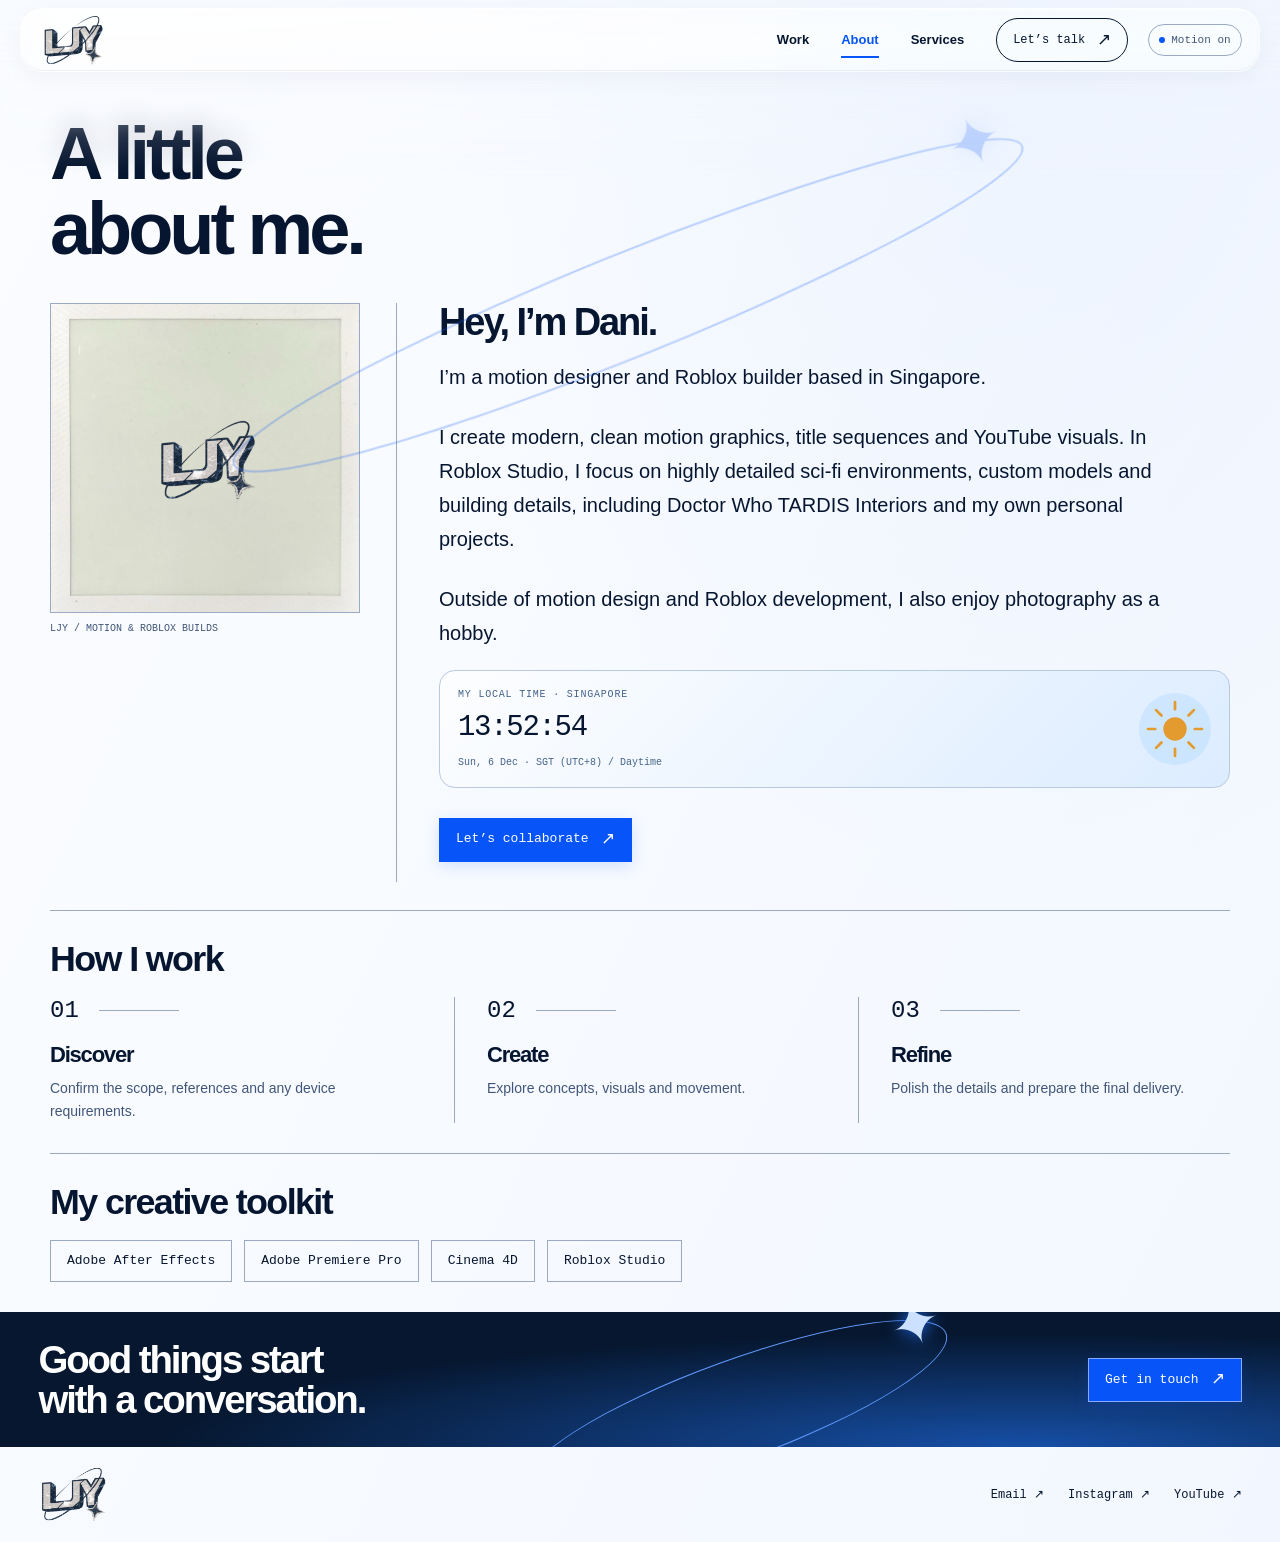
==== about.html @ a030abf8 "Review: reduce portfolio scale and simplify requests with a terms dialog" ====
<!DOCTYPE html>
<html lang="en"><head><meta charset="utf-8"><meta name="viewport" content="width=device-width, initial-scale=1"><meta name="theme-color" content="#071a42"><meta name="referrer" content="strict-origin-when-cross-origin"><meta name="description" content="LJY · clean motion graphics, title sequences, YouTube visuals, video editing and detailed sci-fi Roblox builds and custom models."><title>About | LJY</title><link rel="icon" type="image/png" href="assets/logo.png"><link rel="stylesheet" href="styles.css?v=compact-review-20261029"><script src="public-config.js"></script>
<script src="script.js?v=compact-review-20261029" defer></script></head><body data-page="about"><a class="skip-link" href="#main" draggable="false">Skip to content</a><div class="site-frame"><header class="site-header"><a class="brand" href="home.html" aria-label="LJY home" draggable="false"><img src="assets/logo.png" width="2048" height="2048" alt="LJY" draggable="false"></a><button class="menu-toggle" type="button" aria-expanded="false" aria-controls="site-nav">Menu <span aria-hidden="true">＋</span></button><nav class="site-nav" id="site-nav" aria-label="Main navigation"><a href="work.html" draggable="false">Work</a><a href="about.html" aria-current="page" draggable="false">About</a><a href="services.html" draggable="false">Services</a><a class="button button--outline nav-contact" href="contact.html" draggable="false">Let’s talk <span aria-hidden="true">↗</span></a></nav></header><main id="main">
<section class="hero hero--interior"><div class="hero-title"><h1>A little<br>about me.</h1><div class="hero-orbit" aria-hidden="true"><span>✦</span></div></div></section>
<section class="about-intro"><figure class="profile-image"><img src="assets/profile.png" alt="The LJY orbital logo, framed on a silver background" width="2048" height="2048" draggable="false"><figcaption class="meta">LJY / MOTION &amp; ROBLOX BUILDS</figcaption></figure><div class="about-copy"><h2>Hey, I’m Dani.</h2><p>I’m a motion designer and Roblox builder based in Singapore.</p><p>I create modern, clean motion graphics, title sequences and YouTube visuals. In Roblox Studio, I focus on highly detailed sci-fi environments, custom models and building details, including Doctor Who TARDIS Interiors and my own personal projects.</p><p>Outside of motion design and Roblox development, I also enjoy photography as a hobby.</p><div class="local-presence" id="local-presence" data-period="night" role="group" aria-label="Local time in Singapore">
<div class="presence-copy"><p class="presence-label">MY LOCAL TIME · SINGAPORE</p><time id="local-time" class="presence-time" aria-label="Current time in Singapore">--:--:--</time><p class="presence-details"><span id="local-date">Singapore · UTC+8</span><span class="presence-separator" aria-hidden="true"> / </span><span id="local-period" title="Day view from 07:00 to 18:59 Singapore time; night view otherwise.">Local time</span></p></div>
<div class="presence-sky" aria-hidden="true"><svg class="presence-sun" viewBox="0 0 80 80" fill="none"><circle cx="40" cy="40" r="13" fill="currentColor"/><path d="M40 10v8m0 44v8M10 40h8m44 0h8M19 19l6 6m30 30 6 6M19 61l6-6m30-30 6-6" stroke="currentColor" stroke-width="3" stroke-linecap="round"/></svg><svg class="presence-moon" viewBox="0 0 80 80" fill="none"><path d="M52 15a26 26 0 1 0 14 43A25 25 0 0 1 52 15Z" fill="currentColor"/><path d="m65 13 2 5 5 2-5 2-2 5-2-5-5-2 5-2Zm-8 22 1.5 3.5L62 40l-3.5 1.5L57 45l-1.5-3.5L52 40l3.5-1.5Z" fill="#9bc4ff"/></svg></div>
<noscript><p class="presence-fallback">Singapore is UTC+8. Enable JavaScript for the live clock.</p></noscript>
</div><a href="contact.html" class="button button--primary" draggable="false">Let’s collaborate <span aria-hidden="true">↗</span></a></div></section>
<section class="section"><div class="section-heading"><h2>How I work</h2></div><div class="process-grid"><article><span class="process-number">01</span><h3>Discover</h3><p>Confirm the scope, references and any device requirements.</p></article><article><span class="process-number">02</span><h3>Create</h3><p>Explore concepts, visuals and movement.</p></article><article><span class="process-number">03</span><h3>Refine</h3><p>Polish the details and prepare the final delivery.</p></article></div></section>
<section class="section toolkit"><div class="section-heading"><h2>My creative toolkit</h2></div><ul class="tags"><li>Adobe After Effects</li><li>Adobe Premiere Pro</li><li>Cinema 4D</li><li>Roblox Studio</li></ul></section>
<section class="contact-band" aria-label="Start a project"><h2>Good things start<br>with a conversation.</h2><div class="band-orbit" aria-hidden="true">✦</div><a class="button button--primary" href="contact.html" draggable="false">Get in touch <span aria-hidden="true">↗</span></a></section>
</main><footer class="site-footer"><a class="brand" href="home.html" aria-label="LJY home" draggable="false"><img src="assets/logo.png" width="2048" height="2048" alt="LJY" draggable="false"></a><div class="footer-links"><a href="mailto:daniljy.aep@gmail.com" draggable="false">Email ↗</a><a href="https://www.instagram.com/ljyaep/" data-social="instagram" target="_blank" rel="noopener noreferrer" draggable="false">Instagram ↗</a><a href="https://www.youtube.com/@LJYaep" data-social="youtube" target="_blank" rel="noopener noreferrer" draggable="false">YouTube ↗</a></div></footer></div></body></html>
---- styles.css ----
/* LJY — shared styles for all five HTML5 pages. No build step or web fonts. */
:root {
  --paper: #f4f8ff;
  --ink: #071630;
  --muted: #425679;
  --blue: #0754f8;
  --line: #9aaac4;
  --silver: #d9e3f2;
  --mono: "Courier New", Courier, monospace;
  --sans: Arial, Helvetica, sans-serif;
  --gutter: clamp(20px, 3.5vw, 56px);
}
* { box-sizing: border-box; }
/* Deter casual selection and dragging; form contents remain editable. */
body { -webkit-user-select: none; user-select: none; }
input, textarea, [contenteditable="true"] { -webkit-user-select: text; user-select: text; }
img, video, iframe, a { -webkit-user-drag: none; }
img, video { -webkit-touch-callout: none; }
html { scroll-behavior: smooth; scroll-padding-top: 24px; }
body { margin: 0; color: var(--ink); background: radial-gradient(ellipse at 80% 0%, #e4efff 0, transparent 42%), var(--paper); font: 17px/1.55 var(--sans); }
body.modal-open { overflow: hidden; }
button, input, select, textarea { font: inherit; }
button, a, input, select, textarea { -webkit-tap-highlight-color: transparent; }
button, a { touch-action: manipulation; }
button { cursor: pointer; }
a { color: inherit; text-underline-offset: .25em; }
button:focus-visible, a:focus-visible, input:focus-visible, select:focus-visible, textarea:focus-visible { outline: 3px solid var(--blue); outline-offset: 5px; }
button:disabled { cursor: default; opacity: .55; }
img { display: block; max-width: 100%; height: auto; }
figure, p { margin: 0; }
p + p { margin-top: 1.3em; }
h1, h2, h3 { margin: 0; font-weight: 800; line-height: 1.02; letter-spacing: -.055em; }
h1 { font-size: clamp(64px, 9.5vw, 148px); }
h2 { font-size: clamp(34px, 4.5vw, 64px); }
h3 { font-size: clamp(25px, 2.5vw, 34px); }
[hidden] { display: none !important; }
.sr-only { position: absolute; width: 1px; height: 1px; padding: 0; margin: -1px; overflow: hidden; clip: rect(0,0,0,0); white-space: nowrap; border: 0; }
.skip-link { position: fixed; top: 12px; left: 12px; z-index: 100; padding: 12px 20px; background: var(--ink); color: white; transform: translateY(-160%); }
.skip-link:focus { transform: translateY(0); }
.site-frame { display: flex; flex-direction: column; width: 100%; max-width: none; min-height: 100vh; min-height: 100dvh; margin: 0; border: 0; background: linear-gradient(115deg, #fff9, #eff5ff55); }
.site-frame > main { flex: 1; min-width: 0; isolation: isolate; }
.site-header { position: relative; z-index: 30; display: flex; align-items: center; justify-content: space-between; min-height: 104px; margin: 0 var(--gutter); border-bottom: 1px solid var(--line); }
.brand { display: block; width: 100px; flex: 0 0 100px; }
.brand img { width: 100%; height: 90px; object-fit: contain; }
.site-nav { display: flex; gap: clamp(22px, 3vw, 48px); align-items: center; font: 14px/1.4 var(--mono); }
.site-nav > a { position: relative; text-decoration: none; padding: 12px 0; }
.site-nav > a[aria-current="page"]:not(.button)::after { position: absolute; content: ""; bottom: 4px; left: 0; right: 0; height: 2px; background: var(--blue); }
.site-nav a:hover, .site-nav a[aria-current="page"] { color: var(--blue); }
.site-nav .nav-contact { padding: 13px 21px; }
.site-nav .nav-contact[aria-current="page"] { background: var(--blue); border-color: var(--blue); color: white; }
.menu-toggle { display: none; border: 1px solid var(--ink); background: transparent; padding: 10px 14px; font: 14px var(--mono); }
main > section:not(.contact-band), .contact-art { margin-right: var(--gutter); margin-left: var(--gutter); }
.eyebrow, .meta { font-family: var(--mono); font-weight: 400; }
.eyebrow { font-size: 12px; line-height: 1.6; letter-spacing: .1em; }
.meta { display: block; font-size: 13px; line-height: 1.6; color: var(--muted); }
.hero { position: relative; display: grid; grid-template-columns: minmax(0, 1.6fr) minmax(260px, .85fr); gap: 30px; align-items: end; padding-top: clamp(48px, 6vw, 88px); padding-bottom: 58px; }
.hero-title { position: relative; min-width: 0; }
.hero-title > .eyebrow { margin-bottom: 20px; }
.hero h1 { position: relative; z-index: 1; }
.hero-side { position: relative; z-index: 2; padding-bottom: 5px; }
.hero-side > p { max-width: 350px; font: clamp(16px, 1.5vw, 21px)/1.5 var(--mono); margin-bottom: 26px; }
.hero-orbit { position: absolute; width: 106%; height: 68%; top: 21%; left: 15%; border: 2px solid var(--blue); border-radius: 50%; transform: rotate(-22deg); pointer-events: none; }
.hero-orbit span { position: absolute; font-size: 66px; line-height: 1; color: var(--blue); right: 2%; top: 26%; background: transparent; text-shadow: 0 0 20px #0754f844; }
.hero--interior { min-height: 360px; }
.hero--interior h1 { font-size: clamp(64px, 9vw, 134px); }
.hero--interior .hero-orbit { width: 100%; left: 18%; }
body[data-page="about"] .hero { grid-template-columns: 1fr; }
body[data-page="about"] .hero-title { max-width: 850px; }
.hero--contact { grid-template-columns: 1fr; padding-bottom: 70px; }
.hero--contact h1 { font-size: clamp(56px, 9.2vw, 139px); }
.hero--contact .hero-orbit { width: 70%; left: 23%; }
.button-group { display: flex; flex-wrap: wrap; gap: 14px; align-items: center; }
.button { display: inline-flex; justify-content: center; align-items: center; gap: 18px; min-height: 48px; padding: 13px 22px; border: 1px solid var(--ink); background: transparent; color: var(--ink); font: 14px/1.4 var(--mono); text-decoration: none; transition: background .2s, color .2s, box-shadow .2s, transform .2s; }
.button span { font-size: 19px; line-height: 1; }
.button--primary { background: var(--blue); border-color: var(--blue); color: white; box-shadow: 0 4px 16px #0754f826; }
.button--primary:hover { background: #003dca; color: white; transform: translateY(-2px); box-shadow: 0 6px 24px #0754f838; }
.button--outline:hover { background: var(--ink); color: white; }
.text-link { display: inline-flex; align-items: center; gap: 18px; font: 14px/1.5 var(--mono); text-decoration: none; }
.text-link:hover { color: var(--blue); text-decoration: underline; }
.text-link span { color: var(--blue); font-size: 24px; }
.showreel { margin-bottom: 58px; }
.section { padding-top: 30px; padding-bottom: 38px; border-top: 1px solid var(--line); }
.section-heading { display: flex; justify-content: space-between; align-items: center; gap: 25px; margin-bottom: 28px; }
.section-heading > .eyebrow { text-align: right; font-size: 10px; }
.section-note { margin: -12px 0 24px; }
.project-grid { display: grid; grid-template-columns: repeat(2, minmax(0, 1fr)); gap: 32px 30px; }
.project-open { display: block; padding: 0; border: 0; width: 100%; background: transparent; color: var(--ink); text-align: left; text-decoration: none; }
.project-caption { display: flex; justify-content: space-between; align-items: start; padding: 12px 1px 0; gap: 12px; }
.project-caption strong { display: block; font-size: clamp(20px, 2.1vw, 28px); line-height: 1.1; font-weight: 750; letter-spacing: -.035em; }
.project-caption .meta { margin-top: 4px; }
.arrow { color: var(--blue); font-size: 30px; line-height: 1; transition: transform .25s; }
.project-open:hover .arrow { transform: translate(3px, -3px); }
.project-open:hover strong { color: var(--blue); }
/* Code-native motion studies: replace these with your own portfolio media. */
.art { position: relative; aspect-ratio: 16/9; overflow: hidden; isolation: isolate; background: radial-gradient(ellipse at 75% 10%, #5c96ff, transparent 65%), linear-gradient(140deg, #071630, #163566 55%, #254e93); border: 1px solid #899dbd; }
.art::after { content: ""; position: absolute; inset: 0; pointer-events: none; background: repeating-linear-gradient(0deg, #ffffff04 0 1px, transparent 1px 4px); }
.art-orbit { position: absolute; width: 75%; height: 45%; left: 12%; top: 27%; border: 1px solid #c8e4ffb3; border-radius: 50%; transform: rotate(-25deg); }
.art-core { position: absolute; width: 30%; aspect-ratio: 1; left: 35%; top: 23%; border-radius: 50%; background: radial-gradient(circle at 32% 25%, white, #7ba7f9 20%, #154ecd 50%, #08152d 80%); box-shadow: 0 0 60px #3c77ff66; }
.art-type { display: none; position: absolute; width: 100%; top: 20%; text-align: center; font-size: clamp(50px, 7vw, 120px); font-weight: 800; letter-spacing: -.08em; color: #f2f6ff; line-height: 1.1; }
.art-star { position: absolute; color: #f5f8ff; right: 12%; top: 26%; font-size: clamp(34px, 5vw, 72px); line-height: 1; text-shadow: 0 0 22px #b4d4ff; }
.art-line { position: absolute; bottom: 20%; left: 7%; right: 7%; height: 1px; background: #e1eeff44; transform: rotate(-15deg); }
.art-index { position: absolute; bottom: 14px; left: 16px; color: #e5efff; font: 9px/1.4 var(--mono); letter-spacing: .1em; }
.art--type { background: radial-gradient(ellipse at 10% 15%, #fff, transparent 60%), linear-gradient(130deg, #bbc9de, #8db1f5); }
.art--type .art-type { display: block; color: var(--ink); font-size: clamp(70px, 11vw, 180px); top: 12%; }
.art--type .art-core { display: none; }
.art--type .art-index, .art--depth .art-index, .art--product .art-index { color: var(--ink); }
.art--type .art-star { color: var(--blue); right: 16%; top: 57%; }
.art--type .art-orbit { border-color: #0754f866; }
.art--depth { background: linear-gradient(130deg, #d9e6ff, #9eaecc 60%, #eff6ff); perspective: 500px; }
.art--depth .art-core { border-radius: 5%; background: linear-gradient(135deg, #f4f8ff 0%, #5786da 50%, #082760 100%); transform: rotateX(30deg) rotateY(-35deg) rotateZ(-20deg); box-shadow: 28px 28px 0 #0754f835, -28px -28px 0 #ffffff77; }
.art--depth .art-orbit { border-color: #2e62ad77; }
.art--stories { background: linear-gradient(115deg, #061631, #174cb8); }
.art--stories .art-core { inset: 17% 23%; width: auto; aspect-ratio: auto; border-radius: 0; background: repeating-linear-gradient(115deg, #e0eaff 0 18px, #7a9de2 18px 36px, #1959d8 36px 54px); transform: skewY(-8deg); box-shadow: 14px 14px 0 #4e86ff55; }
.art--stories .art-star { right: 15%; top: 58%; }
.art--kinetic .art-core, .art--kinetic .art-star { display: none; }
.art--kinetic .art-type { display: block; top: 25%; transform: rotate(-10deg); text-shadow: 0 65px 0 #ffffff22, 0 -65px 0 #ffffff22; }
.art--product { background: radial-gradient(ellipse at 25% 0%, white, transparent 70%), linear-gradient(135deg, #c4d0e4, #a1bbec); }
.art--product .art-core { width: 24%; left: 38%; top: 16%; height: 65%; aspect-ratio: auto; border-radius: 40px; background: linear-gradient(100deg, #0a1e48, #3c71ca 35%, #e0eaff 48%, #9cb8ed 55%, #163c86); box-shadow: 18px 18px 22px #07163033; transform: rotate(20deg); }
.project-open:hover .art-core, .dialog-art .art-core { animation: float 3s ease-in-out infinite; }
.project-open:hover .art-orbit, .dialog-art .art-orbit { animation: orbit-breathe 5s ease-in-out infinite; }
.project-open:hover .art--type .art-type, .dialog-art .art--type .art-type { animation: type-breathe 3s ease-in-out infinite; }
.project-open:hover .art--kinetic .art-type, .dialog-art .art--kinetic .art-type { animation: type-slide 3s ease-in-out infinite; }
.intro-grid { display: grid; grid-template-columns: 1fr 1fr; gap: 44px; }
.intro-grid > div + div { border-left: 1px solid var(--line); padding-left: 44px; }
.intro-grid h2 { font-size: clamp(30px, 3.7vw, 50px); margin-bottom: 25px; }
.mini-about { display: grid; grid-template-columns: 130px 1fr; gap: 25px; }
.mini-about img { width: 130px; aspect-ratio: 1; object-fit: cover; border: 1px solid var(--line); }
.mini-about p { font-size: 15px; margin-bottom: 20px; }
.service-list { margin: 0; padding: 0; list-style: none; }
.service-list a { display: flex; justify-content: space-between; padding: 12px 0; border-bottom: 1px solid var(--line); text-decoration: none; font: 15px var(--mono); }
.service-list a:hover { color: var(--blue); padding-left: 8px; }
.service-list span { color: var(--blue); }
.contact-band { position: relative; display: flex; justify-content: space-between; align-items: center; gap: 30px; padding: 34px var(--gutter); background: radial-gradient(ellipse at 80% 100%, #164fa6, transparent 60%), #06172f; color: white; overflow: hidden; }
.contact-band h2 { position: relative; z-index: 1; max-width: 780px; font-size: clamp(32px, 4vw, 58px); }
.contact-band .button { position: relative; flex-shrink: 0; z-index: 1; border: 1px solid #87aaff; }
.band-orbit { position: absolute; width: 35%; height: 100px; border: 1px solid #629bff; border-radius: 50%; color: #cbe1ff; font-size: 60px; line-height: 1; left: 40%; top: 35%; transform: rotate(-20deg); text-align: right; text-shadow: 0 0 18px #2373ff; }
.site-footer { display: flex; justify-content: space-between; align-items: center; gap: 24px; margin: 0 var(--gutter); min-height: 95px; }
.site-footer .brand { width: 70px; flex-basis: 70px; }
.site-footer .brand img { height: 74px; }
.footer-note { color: var(--muted); font: 9px var(--mono); letter-spacing: .08em; }
.footer-links { display: flex; gap: 24px; font: 12px var(--mono); }
.footer-links a { text-decoration: none; }
.footer-links a:hover { color: var(--blue); }
.filters { display: grid; grid-template-columns: repeat(3, 1fr); margin-bottom: 30px; border: 1px solid var(--line); }
.filter { min-height: 50px; border: 0; border-right: 1px solid var(--line); background: transparent; color: var(--ink); padding: 13px 8px; font: 14px var(--mono); }
.filter:last-child { border-right: 0; }
.filter:nth-child(3n) { border-right: 0; }
.filter:nth-child(-n+3) { border-bottom: 1px solid var(--line); }
.filter:hover { background: #0754f80d; }
.filter.active { background: var(--blue); color: white; }
.project-count { border-top: 1px solid var(--line); padding: 18px 0 30px; margin-top: 32px; }
.about-intro { display: grid; grid-template-columns: .95fr 1.05fr; gap: 42px; padding: 0 0 40px; }
.profile-image img { width: 100%; aspect-ratio: 1; object-fit: cover; border: 1px solid var(--line); }
.profile-image figcaption { margin-top: 8px; font-size: 10px; }
.about-copy { border-left: 1px solid var(--line); padding: 0 0 20px 42px; align-self: stretch; }
.about-copy h2 { font-size: clamp(38px, 4.2vw, 62px); margin-bottom: 25px; }
.about-copy p { font: clamp(16px, 1.6vw, 20px)/1.65 var(--mono); }
.about-copy .button { margin-top: 30px; }
.process-grid { display: grid; grid-template-columns: repeat(3, 1fr); gap: 32px; }
.process-grid article + article { border-left: 1px solid var(--line); padding-left: 32px; }
.process-number { display: flex; align-items: center; gap: 20px; font: 24px var(--mono); margin-bottom: 20px; }
.process-number::after { content: ""; width: 80px; height: 1px; background: var(--line); }
.process-grid h3 { margin-bottom: 14px; }
.process-grid p { font: 15px/1.7 var(--mono); color: var(--muted); }
.tags { display: flex; flex-wrap: wrap; gap: 12px; list-style: none; padding: 0; margin: 0; }
.tags li { border: 1px solid var(--line); padding: 11px 16px; font: 13px/1.4 var(--mono); }
.tags--small { gap: 8px; margin-top: 18px; }
.tags--small li { padding: 6px 12px; font-size: 11px; }
.service-row { display: grid; grid-template-columns: 45px 1.15fr 1fr; gap: 26px; align-items: center; padding: 30px 0; border-top: 1px solid var(--line); }
.service-number { align-self: start; padding-top: 7px; font: 20px var(--mono); }
.service-row h2 { font-size: clamp(32px, 3.9vw, 56px); margin-bottom: 12px; }
.service-row p { max-width: 450px; font: 15px/1.6 var(--mono); color: var(--muted); }
.service-enquire { margin-top: 16px; font-size: 11px; color: var(--blue); }
.service-row .art { width: 100%; }
.contact-grid { display: grid; grid-template-columns: .65fr 1.2fr; gap: 42px; border-top: 1px solid var(--line); padding-top: 34px; padding-bottom: 30px; }
.contact-intro { border-right: 1px solid var(--line); padding-right: 36px; }
.contact-intro h2 { font-size: clamp(34px, 4vw, 54px); margin-bottom: 25px; }
.contact-intro > p { font: 15px/1.7 var(--mono); }
.contact-links { display: grid; gap: 15px; margin-top: 30px; padding-top: 26px; border-top: 1px solid var(--line); }
.contact-links a { display: flex; justify-content: space-between; border: 1px solid var(--line); padding: 16px 20px; font: 20px var(--mono); text-decoration: none; }
.contact-links a span { color: var(--blue); }
.contact-links a:hover { border-color: var(--blue); color: var(--blue); background: #fff8; }
.contact-intro #social-note { margin-top: 20px; font-size: 12px; }
.form-grid { display: grid; grid-template-columns: 1fr 1fr; gap: 24px 20px; }
.field { min-width: 0; display: grid; gap: 9px; align-content: start; }
.field--full { grid-column: 1 / -1; }
.field label { font: 12px/1.5 var(--mono); letter-spacing: .06em; text-transform: uppercase; }
.optional { font-size: 10px; color: var(--muted); }
input:not([type="range"]), select, textarea { width: 100%; min-height: 48px; border: 1px solid #8093b3; border-radius: 0; background: #ffffff75; color: var(--ink); padding: 13px 16px; font: 14px/1.5 var(--mono); }
textarea { resize: vertical; }
input::placeholder, textarea::placeholder { color: #576d94; opacity: 1; }
select { cursor: pointer; }
.form-note { margin-top: 20px; font-size: 12px; }
.form-trap { position: absolute; left: -10000px; width: 1px; height: 1px; overflow: hidden; }
.form-feedback { margin-top: 18px; padding: 14px 16px; background: #dfebff; border-left: 3px solid var(--blue); font: 13px/1.6 var(--mono); }
.form-feedback.is-error { border-left-color: #a42c3b; color: #772331; background: #fff0f2; }
.form-submit { width: 100%; margin-top: 16px; min-height: 54px; }
.enquiry-result { padding: 24px; background: #dfeaff; border: 1px solid var(--line); margin-top: 24px; }
.enquiry-result h3 { font-size: 28px; margin-bottom: 10px; }
.enquiry-result textarea { background: #fff8; margin: 16px 0; font-size: 12px; }
.enquiry-result .button { font-size: 12px; padding: 11px 14px; }
.contact-art { margin-bottom: 30px; }
.contact-art .art { aspect-ratio: 5/1; background: radial-gradient(ellipse at 20% 15%, white, transparent 70%), linear-gradient(110deg, #aabedc, #7fa9f6); }
.contact-art .art-core, .contact-art .art-index { display: none; }
.contact-art .art-orbit { width: 75%; height: 60%; top: 18%; border-color: var(--blue); }
.contact-art .art-star { color: var(--blue); top: 33%; right: 17%; }
.project-dialog { width: min(900px, calc(100% - 32px)); max-height: 90dvh; padding: 0; color: var(--ink); background: var(--paper); border: 1px solid var(--line); overscroll-behavior: contain; }
.project-dialog::backdrop { background: #04112bdd; backdrop-filter: blur(8px); }
.dialog-top { display: flex; justify-content: space-between; align-items: center; padding: 12px 22px; }
.dialog-art .art { border-left: 0; border-right: 0; max-height: 44vh; }
.dialog-copy { padding: 26px; }
.dialog-copy h2 { margin: 10px 0 14px; font-size: clamp(32px, 5vw, 50px); }
.dialog-copy p { max-width: 700px; }
.dialog-copy .meta { margin-top: 12px; }
.dialog-copy .button { margin-top: 22px; }
/* Real portfolio media and game credits. */
.showreel-heading h2 { font-size: clamp(30px, 3.6vw, 48px); }
.youtube-player { position: relative; width: 100%; min-height: 200px; aspect-ratio: 16/9; overflow: hidden; background: #06152e; border: 1px solid var(--line); }
.youtube-player iframe { display: block; position: absolute; inset: 0; width: 100%; height: 100%; border: 0; }
.showreel-poster { width: 100%; height: 100%; position: absolute; inset: 0; object-fit: cover; }
.video-caption { display: flex; justify-content: space-between; flex-wrap: wrap; gap: 12px; align-items: center; padding-top: 12px; }
.video-caption .text-link { color: var(--blue); font-size: 12px; }
.local-playback-note { margin-top: 12px; font-size: 12px; }
.video-feedback { margin-top: 14px; padding: 14px 16px; border-left: 3px solid var(--blue); background: #e4edff; color: var(--ink); font: 13px/1.65 var(--mono); }
.project-thumbnail { position: relative; isolation: isolate; aspect-ratio: 16/9; overflow: hidden; border: 1px solid var(--line); background: radial-gradient(ellipse at 80% 0%, #5789ed, transparent 70%), #0b2147; }
.project-thumbnail img { position: absolute; width: 100%; height: 100%; inset: 0; object-fit: cover; transition: transform .35s ease; }
.project-thumbnail::after { content: ""; position: absolute; inset: 0; z-index: 1; pointer-events: none; background: linear-gradient(transparent 58%, #020c20b3); }
.thumbnail-fallback { position: absolute; top: 45%; width: 100%; color: #dce9ff; text-align: center; font: 12px var(--mono); letter-spacing: .12em; }
.thumbnail-play { position: absolute; z-index: 2; top: 50%; left: 50%; display: grid; place-items: center; width: 62px; height: 62px; border: 1px solid #ffffffc9; border-radius: 50%; transform: translate(-50%, -50%); background: #06152e9c; color: white; font-size: 21px; padding-left: 4px; transition: background .2s; }
.thumbnail-tag { position: absolute; z-index: 2; left: 15px; bottom: 13px; right: 12px; color: white; font: 10px/1.5 var(--mono); letter-spacing: .04em; }
.project-open:hover .project-thumbnail img { transform: scale(1.035); }
.project-open:hover .thumbnail-play { background: var(--blue); }
.work-group { padding-top: 10px; }
.work-group .section-heading h2 { font-size: clamp(30px, 3.6vw, 50px); }
.games-section { margin-top: 48px; padding-top: 30px; border-top: 1px solid var(--line); }
.games-teaser { display: flex; align-items: center; justify-content: space-between; gap: 35px; }
.games-teaser .eyebrow { margin-bottom: 12px; }
.games-teaser p:not(.eyebrow) { margin-top: 18px; font: 15px/1.6 var(--mono); max-width: 550px; color: var(--muted); }
.games-teaser .button { flex-shrink: 0; }
.game-art { position: relative; isolation: isolate; aspect-ratio: 16/9; overflow: hidden; border: 1px solid var(--line); background: radial-gradient(ellipse at 85% 10%, #1757cc 0, transparent 60%), #0a1b37; color: white; }
.game-art--2 { background: linear-gradient(120deg, #b5c9ec, #4170bd); color: var(--ink); }
.game-art--0 { background: radial-gradient(ellipse at 20% 80%, #2a66e2, transparent 65%), #071b3e; }
.game-art img { position: absolute; inset: 0; width: 100%; height: 100%; object-fit: cover; z-index: 1; }
.game-art::after { position: absolute; content: ""; inset: 0; background: linear-gradient(#06152e44, transparent 50%, #06152ec9); z-index: 2; }
.game-orbit { position: absolute; top: 23%; left: 12%; width: 75%; height: 55%; border: 1px solid #9fc0ff99; border-radius: 50%; transform: rotate(-25deg); }
.game-number { position: absolute; left: 10%; top: 18%; font-size: clamp(60px, 9vw, 130px); font-weight: 800; line-height: 1; opacity: .65; letter-spacing: -.08em; }
.game-platform, .game-role { position: absolute; z-index: 3; color: white; font: 10px/1.5 var(--mono); letter-spacing: .1em; }
.game-platform { left: 16px; bottom: 16px; }
.game-role { right: 14px; top: 14px; padding: 5px 10px; border: 1px solid #b8d2ff99; background: #071630b3; }
.game-spark { position: absolute; right: 15%; top: 27%; font-size: clamp(45px, 7vw, 90px); color: #e4edff; }
.game-card .project-caption strong { font-size: clamp(20px, 2.05vw, 28px); }
.dialog-copy .button-group { margin-top: 20px; }
.dialog-copy .button-group .button { margin-top: 0; }
@keyframes float { 50% { translate: 0 -14px; } }
@keyframes orbit-breathe { 50% { scale: 1.06; rotate: 12deg; } }
@keyframes type-breathe { 50% { scale: 1.07; letter-spacing: -.03em; } }
@keyframes type-slide { 50% { translate: 18px 0; } }
@media (max-width: 1000px) {
  .hero { grid-template-columns: minmax(0, 1.35fr) minmax(230px, .8fr); gap: 20px; }
  .hero h1 { font-size: clamp(60px, 10vw, 108px); }
  .hero-side > p { font-size: 15px; }
  .hero-side .button-group { gap: 10px; }
  .hero-side .button { padding: 12px 14px; font-size: 12px; }
  .intro-grid { gap: 26px; }
  .intro-grid > div + div { padding-left: 26px; }
  .mini-about { grid-template-columns: 90px 1fr; gap: 16px; }
  .mini-about img { width: 90px; }
  .footer-note { display: none; }
  .service-row { grid-template-columns: 30px 1.2fr .85fr; gap: 18px; }
  .contact-grid { gap: 26px; }
  .contact-intro { padding-right: 24px; }
}
@media (max-width: 700px) {
  :root { --gutter: 20px; }
  body { font-size: 16px; }
  .site-header { min-height: 83px; }
  .brand { width: 78px; flex-basis: 78px; }
  .brand img { height: 72px; }
  .menu-toggle { display: flex; gap: 22px; }
  .site-nav { display: none; position: absolute; top: 82px; left: -20px; right: -20px; padding: 14px 20px 22px; background: #f4f8ff; border-bottom: 1px solid var(--line); z-index: 20; box-shadow: 0 10px 18px #07163015; }
  .site-nav.is-open { display: grid; gap: 3px; }
  .site-nav > a { display: block; padding: 13px 0; }
  .site-nav > a[aria-current="page"]:not(.button)::after { right: auto; width: 28px; }
  .site-nav .nav-contact { margin-top: 12px; text-align: center; }
  .hero { grid-template-columns: 1fr; gap: 30px; padding-top: 38px; padding-bottom: 36px; min-height: 0; }
  .hero h1 { font-size: clamp(55px, 13vw, 89px); }
  .hero-title > .eyebrow { margin-bottom: 18px; font-size: 10px; }
  .hero-side > p { max-width: 400px; font-size: 16px; margin-bottom: 18px; }
  .hero-orbit { width: 80%; left: 12%; top: 24%; height: 60%; }
  .hero-orbit span { font-size: 42px; }
  .hero--interior .hero-orbit { width: 75%; left: 12%; }
  .hero--contact .hero-orbit { width: 78%; left: 13%; }
  .hero--contact h1 { font-size: clamp(43px, 11.4vw, 78px); }
  .showreel { margin-bottom: 34px; }
  .section { padding: 24px 0 30px; }
  .section-heading { gap: 15px; align-items: start; margin-bottom: 22px; flex-wrap: wrap; }
  .section-heading > .eyebrow { text-align: left; }
  .section-heading .text-link { font-size: 12px; }
  .project-grid { gap: 25px; grid-template-columns: 1fr; }
  .project-caption strong { font-size: 24px; }
  .art-type { font-size: 17vw; }
  .art--type .art-type { font-size: 24vw; }
  .art-star { font-size: 12vw; }
  .intro-grid { grid-template-columns: 1fr; gap: 32px; }
  .intro-grid > div + div { border-left: 0; padding-left: 0; border-top: 1px solid var(--line); padding-top: 26px; }
  .mini-about { grid-template-columns: 95px 1fr; }
  .mini-about p { font-size: 14px; }
  .contact-band { flex-direction: column; align-items: start; gap: 24px; padding-top: 30px; padding-bottom: 30px; }
  .contact-band h2 { font-size: clamp(32px, 7.4vw, 46px); }
  .band-orbit { width: 60%; left: 45%; top: 50%; }
  .site-footer { min-height: 86px; gap: 15px; }
  .site-footer .brand { width: 50px; flex-basis: 50px; }
  .footer-links { flex-wrap: wrap; justify-content: flex-end; gap: 12px 18px; font-size: 10px; }
  .filters { grid-template-columns: repeat(2, 1fr); }
  .filter { font-size: 12px; border-bottom: 1px solid var(--line); }
  .filter:nth-child(2n) { border-right: 0; }
  .filter:nth-child(3) { border-right: 1px solid var(--line); }
  .filter:nth-child(n+3) { border-bottom: 0; }
  .filter:nth-child(3), .filter:nth-child(4) { border-bottom: 1px solid var(--line); }
  .section-note { font-size: 11px; }
  .about-intro { grid-template-columns: 1fr; gap: 26px; }
  .profile-image { max-width: 440px; }
  .about-copy { padding-left: 0; border-left: 0; }
  .about-copy h2 { font-size: 39px; }
  .about-copy p { font-size: 15px; }
  .process-grid { grid-template-columns: 1fr; gap: 25px; }
  .process-grid article + article { border-left: 0; padding-left: 0; border-top: 1px solid var(--line); padding-top: 24px; }
  .process-number { margin-bottom: 12px; font-size: 19px; }
  .process-grid h3 { font-size: 29px; }
  .tags { gap: 8px; }
  .tags li { font-size: 11px; padding: 9px 12px; }
  .service-row { grid-template-columns: 27px minmax(0, 1fr); gap: 15px; padding: 26px 0; }
  .service-row h2 { font-size: 33px; }
  .service-row .art { grid-column: 2; margin-top: 8px; }
  .service-row .art-type { font-size: 16vw; }
  .contact-grid { grid-template-columns: 1fr; padding-top: 26px; }
  .contact-intro { border-right: 0; padding: 0 0 26px; border-bottom: 1px solid var(--line); }
  .contact-links { grid-template-columns: repeat(3, 1fr); gap: 8px; padding-top: 18px; }
  .contact-links a { font-size: 11px; padding: 13px 8px; gap: 3px; }
  .contact-intro #social-note { font-size: 10px; }
  .form-grid { gap: 20px; }
  .field { grid-column: 1 / -1; }
  .field label { font-size: 11px; }
  .contact-art .art { aspect-ratio: 2.8/1; }
  .contact-links { grid-template-columns: repeat(2, 1fr); }
  .contact-links a { font-size: 13px; padding: 14px 12px; }
  .games-teaser { flex-direction: column; align-items: flex-start; gap: 24px; }
  .thumbnail-play { width: 52px; height: 52px; font-size: 18px; }
  .thumbnail-tag { left: 12px; bottom: 10px; font-size: 9px; }
  .enquiry-result { padding: 18px; }
  .dialog-copy { padding: 20px; }
  .dialog-top { padding: 10px 14px; }
  .dialog-top .eyebrow { font-size: 10px; }
}
/* Motion language: soft entrances, subtle depth and deliberate interaction feedback. */
.motion-enabled .hero-orbit { transition: transform .65s cubic-bezier(.22,1,.36,1); }
.motion-enabled .project-thumbnail img { transition: transform .7s cubic-bezier(.22,1,.36,1); }
.motion-enabled .project-open:hover .project-thumbnail img { transform: scale(1.025); }
.site-header { gap: 20px; }
.site-nav { margin-left: auto; }
.motion-toggle { flex-shrink: 0; padding: 8px 10px; border: 1px solid var(--line); border-radius: 30px; background: transparent; color: var(--muted); font: 11px/1.3 var(--mono); white-space: nowrap; }
.motion-toggle:hover { border-color: var(--blue); color: var(--blue); }
.motion-toggle[aria-pressed="true"]::before { content: ""; display: inline-block; width: 6px; height: 6px; margin-right: 6px; border-radius: 50%; background: var(--blue); }
.reading-progress { position: fixed; z-index: 90; inset: 0 0 auto; height: 3px; background: var(--blue); transform: scaleX(0); transform-origin: left; pointer-events: none; }
.motion-enabled .site-nav > a:not(.button)::before { content: ""; position: absolute; left: 0; bottom: 4px; width: 100%; height: 2px; background: var(--blue); transform: scaleX(0); transform-origin: right; transition: transform .3s ease; }
.motion-enabled .site-nav > a:not(.button):hover::before { transform: scaleX(1); transform-origin: left; }
.motion-enabled .button span, .motion-enabled .text-link span, .motion-enabled .contact-links span { display: inline-block; transition: transform .3s cubic-bezier(.22,1,.36,1); }
.motion-enabled .button:hover span, .motion-enabled .text-link:hover span, .motion-enabled .contact-links a:hover span { transform: translate(3px, -3px); }
.motion-enabled .button:active { transform: translateY(1px) scale(.98); }
.motion-enabled .filter { transition: background-color .22s ease, color .22s ease; }
.motion-enabled .thumbnail-play { transition: transform .4s cubic-bezier(.22,1,.36,1), background .25s, box-shadow .25s; }
.motion-enabled .project-open:is(:hover, :focus-visible) .thumbnail-play { transform: translate(-50%, -50%) scale(1.08); box-shadow: 0 0 0 8px #ffffff14; }
.motion-enabled .project-caption .arrow { transition: transform .3s; }
.motion-enabled .project-open:is(:hover, :focus-visible) .arrow { transform: translate(4px, -4px); }
.motion-enabled .service-list a, .motion-enabled .contact-links a { transition: padding .3s, background .3s, color .3s; }
.motion-enabled .service-list a:hover { padding-left: 12px; }
.motion-enabled .field input, .motion-enabled .field textarea, .motion-enabled .field select { transition: border-color .2s, box-shadow .2s, background-color .2s; }
.motion-enabled .field :is(input, textarea, select):focus { box-shadow: 0 0 0 4px #0754f810; }
.motion-paused *, .motion-paused *::before, .motion-paused *::after { animation-play-state: paused !important; }
@media (max-width: 700px) {
  .site-header { gap: 10px; }
  .motion-toggle { order: 1; margin-left: auto; font-size: 10px; padding: 8px; }
  .menu-toggle { order: 2; gap: 10px; padding: 10px; }
  .site-nav { margin-left: 0; }
}
body:not(.motion-enabled) .art-core, body:not(.motion-enabled) .art-orbit, body:not(.motion-enabled) .art-type { animation: none; }
@media print { .reading-progress, .motion-toggle { display: none !important; } }
@media (prefers-reduced-motion: reduce) {
  html { scroll-behavior: auto; }
  *, *::before, *::after { animation: none !important; transition: none !important; }
}
@media print {
  body { background: white; }
  .site-frame { display: block; min-height: 0; border: 0; margin: 0; }
  .menu-toggle, .filters, .reel-controls, .project-dialog { display: none !important; }
  .project-grid { grid-template-columns: 1fr 1fr; }
  .section, .service-row, .project-card { break-inside: avoid; }
}

/* Logo-inspired shooting star: the line is drawn once behind the travelling star. */
.hero-orbit.orbit-drawn { border: 0; }
.hero-orbit.orbit-drawn svg { position: absolute; inset: 0; width: 100%; height: 100%; overflow: visible; }
.orbit-drawn path { fill: none; stroke: var(--blue); stroke-width: 2; }
.orbit-drawn .orbit-line { stroke-dasharray: 1; stroke-dashoffset: 0; }
.orbit-drawn .orbit-highlight { stroke: #71a6ff; stroke-width: 4; stroke-linecap: round; stroke-dasharray: .055 .945; opacity: 0; }
.hero-orbit.orbit-drawn span { z-index: 1; left: 95%; right: auto; top: 28.206%; transform: translate(-50%, -50%); }

.budget-inputs { display: flex; align-items: stretch; gap: 10px; }
.budget-inputs #budget-currency { flex: 0 0 92px; width: 92px; padding-left: 10px; padding-right: 8px; }
.budget-inputs #budget { flex: 1; width: 0; min-width: 0; }
#budget-hint { margin-top: 8px; font-size: 11px; }

.review-ack { display: flex; align-items: flex-start; gap: 12px; margin-top: 22px; font: 12px/1.6 var(--mono); }
.review-ack input { flex: 0 0 18px; width: 18px; min-height: 18px; height: 18px; padding: 0; margin-top: 2px; accent-color: var(--blue); }

/* About page: Singapore clock with a local day/night scene. */
.local-presence { display: grid; grid-template-columns: minmax(0,1fr) 72px; align-items: center; gap: 16px; margin-top: 28px; padding: 22px; border: 1px solid #b8c9e2; border-radius: 16px; background: linear-gradient(135deg,#ffffffc9,#dcecff); color: var(--ink); }
.presence-copy { min-width: 0; }
.local-presence .presence-label { margin: 0 0 10px; font: 10px/1.5 var(--mono); letter-spacing: .08em; color: #456389; }
.presence-time { display: block; font: 500 clamp(28px,3vw,42px)/1.1 var(--mono); font-variant-numeric: tabular-nums; letter-spacing: -.045em; white-space: nowrap; }
.local-presence .presence-details { margin: 10px 0 0; font: 10px/1.7 var(--mono); color: #456389; }
.presence-details > span { display: inline; }
.presence-sky { position: relative; width: 72px; height: 72px; overflow: hidden; border-radius: 50%; background: #b5dbff70; }
.presence-sky svg { position: absolute; inset: 0; width: 100%; height: 100%; }
.presence-sun { color: #e39a2f; }
.presence-moon { color: #eff5ff; opacity: 0; transform: translateY(12px) rotate(-15deg); }
.local-presence[data-period="night"] { background: linear-gradient(135deg,#0b1e40,#173e71); color: #f4f8ff; border-color: #2f5488; }
.local-presence[data-period="night"] .presence-label, .local-presence[data-period="night"] .presence-details { color: #bed0eb; }
.local-presence[data-period="night"] .presence-sky { background: #ffffff09; }
.local-presence[data-period="night"] .presence-sun { opacity: 0; transform: translateY(-12px) rotate(15deg); }
.local-presence[data-period="night"] .presence-moon { opacity: 1; transform: translateY(0) rotate(0); }
.motion-enabled .local-presence { transition: background-color .6s ease, color .6s ease; }
.motion-enabled .presence-sky svg { transition: opacity .6s ease, transform .8s cubic-bezier(.22,1,.36,1); }
.local-presence .presence-fallback { grid-column: 1/-1; margin: 0; font: 11px/1.6 var(--mono); }
@media (max-width: 700px) { .local-presence { padding: 18px; grid-template-columns: minmax(0,1fr) 60px; } .presence-sky { width: 60px; height: 60px; } .presence-time { font-size: clamp(26px,7vw,38px); } .presence-separator { display: none !important; } .presence-details > span { display: block; } }

/* Custom project-date controls. Native date inputs remain the no-JavaScript fallback. */
body.date-picker-open { overflow: hidden; }
.date-input-control { display: flex; min-width: 0; border: 1px solid #8093b3; border-radius: 10px; background: #ffffffb3; }
.date-input-control input { flex: 1; min-width: 0; width: 0; border: 0; border-radius: 10px 0 0 10px; background: transparent; font-family: var(--sans); font-size: 16px; font-variant-numeric: tabular-nums; }
.date-input-control input:focus-visible { outline-offset: -3px; }
.date-open-button { flex: 0 0 52px; display: grid; place-items: center; border: 0; border-left: 1px solid var(--line); border-radius: 0 10px 10px 0; background: #e7efff; color: var(--blue); }
.date-open-button svg { width: 23px; height: 23px; stroke: currentColor; stroke-width: 1.6; }
.date-open-button:hover { background: #d6e4ff; }
.date-format-hint { font-family: var(--sans); font-size: 12px; }
.date-field-error { color: #a51e32; font-size: 14px; line-height: 1.5; }
.date-input-control:has([aria-invalid="true"]) { border-color: #a51e32; }
.date-dialog { width: min(440px, calc(100% - 24px)); max-height: calc(100dvh - 24px); padding: clamp(12px, 4vw, 24px); border: 1px solid #8d9fbc; border-radius: 22px; background: var(--paper); color: var(--ink); box-shadow: 0 24px 80px #07163038; overflow-y: auto; overscroll-behavior: contain; }
.date-dialog::backdrop { background: #07163066; backdrop-filter: blur(5px); }
.date-dialog-top { display: flex; justify-content: space-between; align-items: center; gap: 12px; margin-bottom: 24px; }
.date-kicker { font: 11px/1.5 var(--mono); letter-spacing: .08em; color: var(--muted); margin-bottom: 6px; }
.date-dialog h2 { font-size: 23px; letter-spacing: -.035em; line-height: 1.2; }
.date-dialog button { color: var(--ink); }
.date-dialog .date-icon-button { display: grid; place-items: center; width: 44px; height: 44px; padding: 0; flex: 0 0 44px; background: #e4ecfa; border: 1px solid transparent; border-radius: 12px; font: 30px/1 var(--sans); }
.date-dialog .date-icon-button:hover:not(:disabled) { border-color: var(--blue); background: #dbe7ff; }
.date-month-nav { display: flex; align-items: center; justify-content: space-between; gap: 8px; margin-bottom: 12px; }
.date-dialog h3 { font: 700 18px/1.4 var(--sans); letter-spacing: -.02em; text-align: center; }
.date-calendar { width: 100%; table-layout: fixed; border-collapse: separate; border-spacing: 2px; }
.date-calendar th { height: 30px; font: 600 12px/1.4 var(--sans); color: var(--muted); text-align: center; }
.date-calendar td { padding: 0; height: 44px; text-align: center; }
.date-calendar button { display: block; width: 100%; min-height: 44px; padding: 0; border: 1px solid transparent; border-radius: 10px; background: transparent; font: 500 16px/1 var(--sans); font-variant-numeric: tabular-nums; }
.date-calendar button:hover:not(:disabled) { background: #e1ebff; border-color: #7b9bda; }
.date-calendar button[aria-current="date"] { border-color: var(--blue); font-weight: 700; }
.date-calendar button.is-selected { color: white; background: var(--blue); border-color: var(--blue); }
.date-calendar button.is-selected:hover { background: #0644ca; }
.date-calendar button:disabled { color: #5e6c83; opacity: .65; text-decoration: line-through; }
.date-calendar button:focus-visible { outline: 3px solid var(--ink); outline-offset: 0; }
.date-calendar-note { margin-top: 16px; font: 13px/1.55 var(--sans); color: var(--muted); }
.date-calendar-help { margin-top: 10px; font: 12px/1.55 var(--sans); color: var(--muted); }
.date-dialog-actions { display: flex; flex-wrap: wrap; gap: 8px; margin-top: 20px; padding-top: 16px; border-top: 1px solid var(--line); }
.date-dialog-actions button { min-height: 44px; padding: 10px 13px; border: 1px solid #8196b7; border-radius: 10px; background: transparent; font: 600 13px/1.3 var(--sans); }
.date-dialog-actions button:first-child { color: white; background: var(--blue); border-color: var(--blue); }
.date-dialog-actions button:last-child { margin-left: auto; }
.date-dialog-actions button:hover:not(:disabled) { box-shadow: inset 0 0 0 1px currentColor; }
@media (prefers-reduced-motion: no-preference) {
  .motion-enabled .date-dialog[open] { animation: date-arrive .22s cubic-bezier(.22,1,.36,1); }
  @keyframes date-arrive { from { opacity: 0; transform: translateY(10px) scale(.98); } to { opacity: 1; transform: none; } }
}
@media (forced-colors: active) {
  .date-calendar button.is-selected { outline: 2px solid Highlight; }
  .date-calendar button[aria-current="date"] { border: 2px solid CanvasText; }
}

/* Review: quieter hierarchy and a cinematic homepage. */
.section { padding-top: clamp(36px,5vw,72px); padding-bottom: clamp(36px,5vw,72px); }
.section-heading { margin-bottom: 26px; }
.section-heading h2 { font-size: clamp(30px,3.5vw,48px); letter-spacing: -.045em; }
.hero--interior { min-height: 290px; padding-top: 52px; padding-bottom: 44px; }
.hero--interior h1 { font-size: clamp(56px,8vw,110px); }
.hero--interior .hero-orbit { opacity: .4; }
.hero-side > p, .about-copy p, .service-row p, .contact-intro p { font-family: var(--sans); line-height: 1.7; }
.project-caption strong { font-size: 17px; line-height: 1.4; }
.project-caption .meta { font: 13px/1.5 var(--sans); color: var(--muted); margin-top: 6px; }
.site-footer { gap: 24px; justify-content: space-between; }
.dialog-top { justify-content: flex-end; }
.hero--cinematic { display: flex; flex-direction: column; justify-content: center; align-items: flex-start; min-height: min(820px,calc(100svh - 110px)); padding: clamp(56px,8vw,120px) clamp(24px,6vw,96px) 110px; margin-inline: calc(-1 * var(--gutter)); gap: 0; isolation: isolate; overflow: hidden; background: #0b1c40; color: white; }
.hero-background { position: absolute; inset: 0; z-index: -2; pointer-events: none; overflow: hidden; background: #0b1c40; }
.hero-background > img { position: absolute; inset: 0; width: 100%; height: 100%; object-fit: cover; filter: blur(16px); transform: scale(1.1); opacity: .65; }
#hero-background-player { position: absolute; inset: -24px; filter: blur(12px); opacity: .65; }
#hero-background-player iframe { position: absolute; top: 50%; left: 50%; width: max(100%,177.78vh); height: max(100%,56.25vw); min-width: 100%; min-height: 100%; border: 0; transform: translate(-50%,-50%); }
.hero--cinematic::after { content: ""; position: absolute; inset: 0; z-index: -1; background: linear-gradient(90deg,#071630ce,#07163066 65%,#07163088),linear-gradient(0deg,#071630aa,transparent 50%); pointer-events: none; }
.hero-content { position: relative; z-index: 1; max-width: 850px; }
.hero--cinematic h1 { font-size: clamp(70px,10vw,152px); line-height: .96; letter-spacing: -.065em; }
.hero-content > p { max-width: 510px; margin-top: 28px; font: 18px/1.7 var(--sans); color: #e0eaff; }
.hero-play { display: inline-flex; align-items: center; gap: 14px; margin-top: 32px; text-decoration: none; font: 600 16px/1.5 var(--sans); }
.hero-play-icon { display: grid; place-items: center; width: 52px; height: 52px; padding-left: 3px; border: 1px solid #ffffffa3; border-radius: 50%; background: #ffffff14; font-size: 16px; }
.hero-play:hover .hero-play-icon { background: #ffffff30; border-color: white; }
.hero-play:focus-visible, .hero-scroll:focus-visible { outline-color: white; }
.hero-scroll { position: absolute; bottom: 28px; left: 50%; transform: translateX(-50%); display: flex; flex-direction: column; align-items: center; gap: 10px; color: #f4f8ff; text-decoration: none; font: 13px/1.5 var(--sans); white-space: nowrap; }
.hero-scroll svg { width: 24px; height: 24px; }
.motion-enabled .hero-scroll svg { animation: review-scroll-cue 1.8s ease-in-out infinite; }
@keyframes review-scroll-cue { 0%,100% { transform: translateY(0); } 50% { transform: translateY(6px); } }
@media (max-width:700px) {
 .hero--cinematic { min-height: calc(100svh - 96px); padding: 64px 24px 120px; }
 .hero--cinematic h1 { font-size: clamp(66px,16vw,100px); }
 .hero-content > p { font-size: 16px; max-width: 270px; margin-top: 24px; }
 .hero--interior { min-height: 240px; padding-top: 36px; }
}
@media (prefers-reduced-motion: reduce) { .hero-scroll svg { animation: none !important; } }

.site-nav > a:not(.button) { font: 600 14px/1.5 var(--sans); letter-spacing: 0; text-transform: none; }

/* Review refinement: edge-to-edge hero beneath a persistent glass header. */
:root { --header-height: 104px; }
html { scroll-padding-top: calc(var(--header-height) + 24px); }
.site-header {
  position: fixed; inset: 0 0 auto; z-index: 80; min-height: var(--header-height);
  margin: 0; padding: 0 var(--gutter); border: 0; isolation: isolate;
  color: var(--ink); background: transparent;
}
.site-header::before {
  content: ""; position: absolute; inset: 0 0 -96px; z-index: -1; pointer-events: none;
  background: linear-gradient(to bottom,#f4f8ffe0 0%,#f4f8ffb8 25%,#f4f8ff73 48%,#f4f8ff26 72%,#f4f8ff00 100%);
  -webkit-backdrop-filter: blur(22px) saturate(120%); backdrop-filter: blur(22px) saturate(120%);
  -webkit-mask-image: linear-gradient(to bottom,#000 0%,#000e 24%,#0009 48%,#0003 76%,transparent 100%);
  mask-image: linear-gradient(to bottom,#000 0%,#000e 24%,#0009 48%,#0003 76%,transparent 100%);
}
.site-frame > main { padding-top: var(--header-height); }
body[data-page="home"] .site-frame > main { padding-top: 0; }
main > section.hero--cinematic {
  margin: 0; width: 100%; min-height: 100vh; min-height: 100svh;
  padding-top: calc(var(--header-height) + clamp(32px,6vh,72px)); padding-bottom: 110px;
}
.site-header.is-over-hero { color: white; }
.site-header.is-over-hero::before {
  background: linear-gradient(to bottom,#071630a6 0%,#07163080 25%,#0716304d 48%,#0716301a 72%,#07163000 100%);
}
.site-header.is-over-hero .site-nav > a { color: white; }
.site-header.is-over-hero .site-nav > a:hover { color: #c4d8ff; }
.site-header.is-over-hero .site-nav .nav-contact { border-color: #ffffff94; background: #ffffff0d; }
.site-header.is-over-hero .site-nav .nav-contact:hover { color: var(--ink); background: white; }
.site-header.is-over-hero .motion-toggle { color: #edf3ff; border-color: #ffffff70; }
.site-header.is-over-hero .menu-toggle { color: white; border-color: #ffffff94; }
.site-header.is-over-hero .motion-toggle:focus-visible,
.site-header.is-over-hero a:focus-visible,
.site-header.is-over-hero .menu-toggle:focus-visible { outline-color: white; }
@media (max-width:700px) {
  :root { --header-height: 83px; }
  .site-header .site-nav { left: 0; right: 0; top: var(--header-height); }
  .site-header.is-over-hero .site-nav { background: #0b1c40f5; border-color: #ffffff33; }
  main > section.hero--cinematic { padding-top: calc(var(--header-height) + 32px); padding-bottom: 110px; }
}
@media print {
  .site-header { position: static; }
  .site-header::before { display: none; }
  .site-frame > main { padding-top: 0; }
  main > section.hero--cinematic { min-height: 0; }
}

/* Liquid-glass treatment with a soft outer fade and readable content above it. */
.site-header::before {
  z-index: -2;
  background: linear-gradient(to bottom,#f4f8ff52 0%,#f4f8ff40 25%,#f4f8ff1f 48%,#f4f8ff0a 72%,transparent 100%);
  -webkit-backdrop-filter: blur(14px); backdrop-filter: blur(14px);
}
.site-header::after {
  content: ""; position: absolute; inset: 10px clamp(10px,1.6vw,28px) 10px; z-index: -1;
  pointer-events: none; border-radius: 28px; border: 1px solid #ffffff85;
  background:
    radial-gradient(ellipse at 12% 0%,#ffffff85,transparent 48%),
    linear-gradient(135deg,#ffffff73 0%,#ffffff24 45%,#ffffff0a 64%,#ffffff4d 100%);
  -webkit-backdrop-filter: blur(28px) saturate(180%) brightness(1.06);
  backdrop-filter: blur(28px) saturate(180%) brightness(1.06);
  box-shadow: inset 0 1px 0 #ffffffd9,inset 1px 0 0 #ffffff66,
    inset 0 -1px 1px #07163012,inset -1px 0 0 #ffffff38,
    0 6px 24px #0716300a;
}
.site-header.is-over-hero::before {
  background: linear-gradient(to bottom,#07163066 0%,#07163040 25%,#0716301f 48%,#07163008 72%,transparent 100%);
}
.site-header.is-over-hero::after {
  border-color: #ffffff3d;
  background: radial-gradient(ellipse at 12% 0%,#ffffff2e,transparent 48%),
    linear-gradient(135deg,#ffffff1f,#07163038 48%,#ffffff12);
  box-shadow: inset 0 1px 0 #ffffff70,inset 1px 0 0 #ffffff30,
    inset 0 -1px 1px #00000014,inset -1px 0 0 #ffffff1f,0 6px 24px #0000000a;
}
.site-header .nav-contact, .site-header .motion-toggle, .site-header .menu-toggle { border-radius: 999px; }
@media (max-width:700px) {
  .site-header::after { inset: 7px 8px; border-radius: 24px; }
  .site-header .site-nav.is-open {
    margin: 8px 8px 0; border: 1px solid #ffffff85; border-radius: 22px;
    background: #f4f8ffe6;
    -webkit-backdrop-filter: blur(28px) saturate(170%); backdrop-filter: blur(28px) saturate(170%);
    box-shadow: inset 0 1px 0 white,0 12px 32px #07163014;
  }
  .site-header.is-over-hero .site-nav.is-open { background: #0b1c40eb; border-color: #ffffff40; }
}
@supports not ((backdrop-filter: blur(1px)) or (-webkit-backdrop-filter: blur(1px))) {
  .site-header::after { background: #f4f8fff5; }
  .site-header.is-over-hero::after { background: #0b1c40f2; }
}
@media (prefers-contrast: more), (prefers-reduced-transparency: reduce) {
  .site-header::after { background: var(--paper); border-color: var(--muted); }
  .site-header.is-over-hero::after { background: #0b1c40; border-color: #c4d8ff; }
}
@media print { .site-header::after { display: none; } }

/* Review: balanced type scale and a compact, grouped enquiry. */
:root { --header-height: 80px; --gutter: clamp(20px,3vw,44px); }
body { font-size: 15px; line-height: 1.65; }
h1 { font-size: clamp(42px,5.4vw,76px); }
h2 { font-size: clamp(26px,3vw,38px); }
h3 { font-size: clamp(20px,2vw,26px); }
.site-header .brand { width: 70px; flex-basis: 70px; }
.site-header .brand img { height: 64px; }
.site-header .site-nav { gap: clamp(20px,2.5vw,34px); }
.site-header .site-nav > a:not(.button) { font-size: 13px; }
.site-header .nav-contact { min-height: 44px; padding: 10px 16px; font-size: 12px; }
.site-header::after { inset-block: 8px; border-radius: 23px; }
.site-frame > main > section:not(.hero--cinematic):not(.contact-band) { width: calc(100% - 2 * var(--gutter)); max-width: 1180px; margin-inline: auto; }
.section { padding-block: 30px; }
.section-heading { margin-bottom: 20px; }
.section-heading h2, .work-group .section-heading h2, .intro-grid h2 { font-size: clamp(25px,2.8vw,36px); }
.hero--interior { min-height: 210px; padding-block: 36px; }
.hero--interior h1 { font-size: clamp(42px,5.8vw,74px); }
.hero--interior .hero-orbit { opacity: .25; }
.hero--cinematic h1 { font-size: clamp(58px,8vw,104px); }
.hero-content > p { font-size: 16px; margin-top: 22px; }
.hero-play { font-size: 14px; margin-top: 24px; }
.hero-play-icon { width: 46px; height: 46px; }
.button { min-height: 44px; padding: 10px 16px; gap: 12px; font-size: 13px; }
.button span { font-size: 17px; }
.project-grid { gap: 24px; }
.project-caption strong { font-size: 15px; }
.project-caption .meta { font-size: 12px; margin-top: 4px; }
.about-intro { grid-template-columns: minmax(220px,310px) minmax(0,1fr); gap: 36px; padding-bottom: 28px; }
.about-copy h2 { font-size: clamp(28px,3vw,38px); margin-bottom: 18px; }
.about-copy p { max-width: 65ch; }
.process-grid h3 { font-size: 22px; margin-bottom: 10px; }
.process-grid p { font: 14px/1.65 var(--sans); }
.service-row { grid-template-columns: 30px 1.3fr .75fr; padding-block: 26px; gap: 22px; }
.service-row h2 { font-size: clamp(26px,3vw,36px); }
.service-row p { font-size: 14px; max-width: 55ch; }
.contact-band { padding-block: 28px; }
.contact-band h2 { font-size: clamp(28px,3vw,40px); }
.local-presence { margin-top: 20px; padding: 16px 18px; }
.presence-time { font-size: 29px; }
body[data-page="contact"] .hero--contact { padding-block: 32px 24px; min-height: 0; }
body[data-page="contact"] .hero--contact h1 { font-size: clamp(32px,4vw,46px); letter-spacing: -.045em; }
body[data-page="contact"] .hero--contact p { margin-top: 10px; color: var(--muted); }
body[data-page="contact"] .site-frame > main > section { max-width: 780px; }
body[data-page="contact"] .contact-grid { display: flex; flex-direction: column; gap: 24px; padding-block: 24px 36px; }
.request-groups { display: grid; gap: 24px; }
.request-group { min-width: 0; padding: 0; margin: 0; border: 0; }
.request-group legend { padding: 0; margin-bottom: 14px; font: 600 17px/1.4 var(--sans); color: var(--ink); }
.form-grid { gap: 14px 18px; }
.field { gap: 6px; }
.field label { font: 600 13px/1.5 var(--sans); letter-spacing: 0; text-transform: none; }
.field .optional { font-size: 12px; font-weight: 400; color: var(--muted); }
.field input:not([type="hidden"]), .field select, .field textarea { min-height: 44px; padding: 10px 12px; font: 14px/1.5 var(--sans); border-radius: 8px; }
.field textarea { min-height: 104px; resize: vertical; }
.field .meta { font: 12px/1.5 var(--sans); }
.budget-inputs #budget-currency { flex-basis: 160px; width: 160px; }
.date-input-control input { border-radius: 8px 0 0 8px; }
.date-open-button { flex-basis: 44px; }
.request-extras { border-top: 1px solid var(--line); border-bottom: 1px solid var(--line); padding-block: 12px; }
.request-extras summary { cursor: pointer; font: 500 14px/1.6 var(--sans); min-height: 28px; }
.request-extras .form-grid { padding-block: 16px 4px; }
.request-terms { margin-top: 20px; }
.request-terms > summary { display: inline-block; cursor: pointer; padding: 8px 14px; min-height: 44px; border: 1px solid #9aaac4; border-radius: 8px; font: 600 13px/1.8 var(--sans); color: var(--ink); background: #ffffff75; }
.request-terms.is-dialog-trigger > summary { list-style: none; }
.request-terms.is-dialog-trigger > summary::-webkit-details-marker { display: none; }
.request-terms > summary:hover { border-color: var(--blue); color: var(--blue); }
.request-terms > summary:focus-visible { outline: 3px solid var(--blue); outline-offset: 3px; }
.review-ack { margin-top: 16px; gap: 10px; }
.review-ack label { font: 13px/1.6 var(--sans); }
.form-submit { width: auto; min-width: 200px; min-height: 44px; margin-top: 18px; }
.contact-intro { border: 0; padding: 0; }
.contact-links { display: flex; flex-wrap: wrap; gap: 20px; margin: 0; padding-top: 16px; }
.contact-links a { display: inline-flex; justify-content: flex-start; align-items: center; gap: 8px; padding: 8px 0; min-height: 44px; border: 0; font: 14px/1.5 var(--sans); }
.request-terms-dialog { width: min(600px,calc(100% - 32px)); max-height: calc(100dvh - 40px); padding: 24px; border: 1px solid var(--line); border-radius: 18px; background: var(--paper); color: var(--ink); box-shadow: 0 24px 80px #07163030; overflow-y: auto; }
.request-terms-dialog::backdrop { background: #07163070; backdrop-filter: blur(5px); }
.request-terms-top { display: flex; gap: 16px; align-items: center; justify-content: space-between; margin-bottom: 22px; }
.request-terms-top h2 { font: 700 24px/1.3 var(--sans); letter-spacing: -.03em; }
.request-terms-top button { flex: 0 0 44px; width: 44px; height: 44px; padding: 0; border: 1px solid var(--line); border-radius: 12px; background: transparent; color: var(--ink); font-size: 25px; }
#request-terms-content h3 { font: 600 16px/1.5 var(--sans); letter-spacing: 0; margin-top: 20px; margin-bottom: 8px; }
#request-terms-content h3:first-child { margin-top: 0; }
#request-terms-content p { font: 14px/1.7 var(--sans); margin-top: 8px; color: var(--muted); }
@media (min-width:1100px) { .project-grid { grid-template-columns: repeat(3,minmax(0,1fr)); } }
@media (max-width:700px) {
 :root { --header-height: 72px; }
 .site-header .brand { width: 60px; flex-basis: 60px; }
 .site-header .brand img { height: 58px; }
 .site-header::after { inset-block: 6px; border-radius: 21px; }
 .site-header .menu-toggle { min-height: 44px; }
 .hero--interior { min-height: 170px; padding-block: 28px; }
 .hero--interior h1 { font-size: 42px; }
 .hero--cinematic h1 { font-size: clamp(56px,13vw,76px); }
 .about-intro { grid-template-columns: 1fr; gap: 24px; }
 .profile-image { max-width: 280px; }
 .service-row { grid-template-columns: 24px minmax(0,1fr); gap: 14px; }
 .service-row .art { max-width: 320px; }
 .field input:not([type="hidden"]), .field select, .field textarea { font-size: 16px; }
 .budget-inputs #budget-currency { flex-basis: 145px; width: 145px; }
 .request-groups { gap: 22px; }
 .request-terms-dialog { padding: 18px; }
}
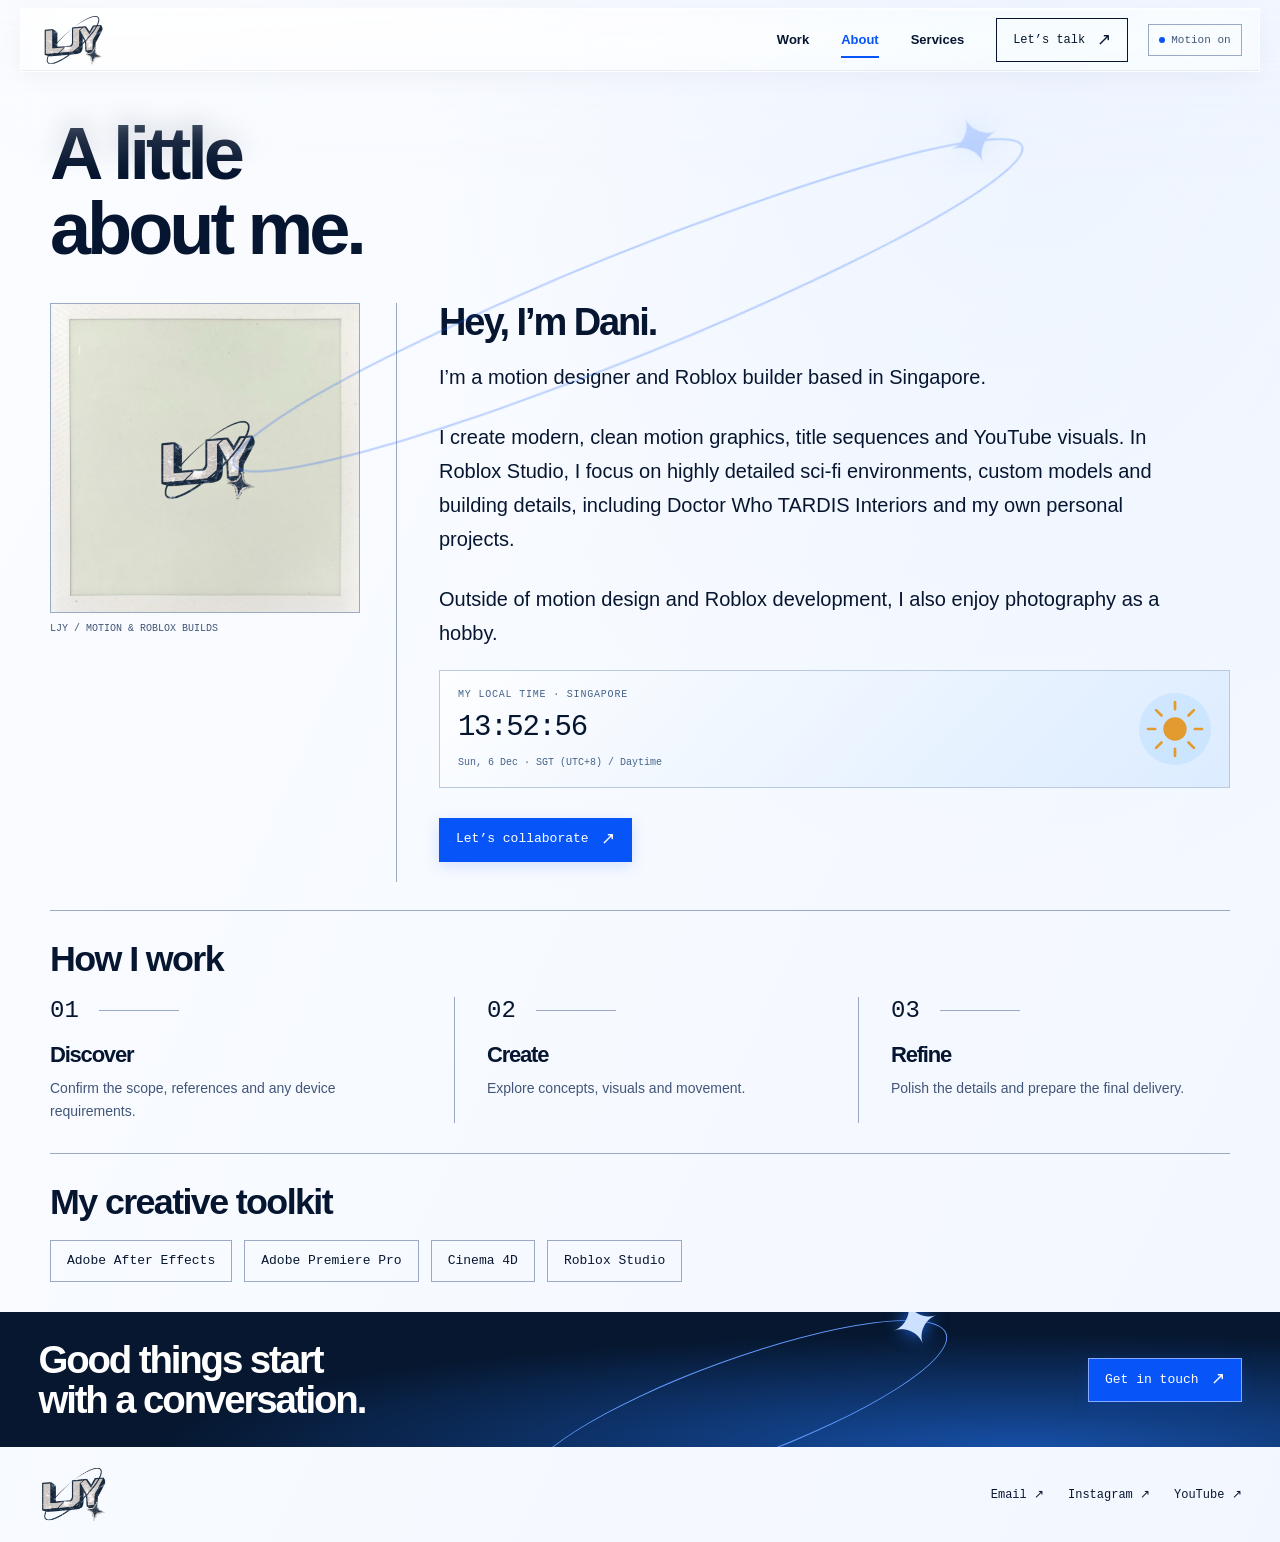
==== commit 04df959a: "Review: restore square corners across header and interface controls" ====
--- a/about.html
+++ b/about.html
@@ -1,5 +1,5 @@
 <!DOCTYPE html>
-<html lang="en"><head><meta charset="utf-8"><meta name="viewport" content="width=device-width, initial-scale=1"><meta name="theme-color" content="#071a42"><meta name="referrer" content="strict-origin-when-cross-origin"><meta name="description" content="LJY · clean motion graphics, title sequences, YouTube visuals, video editing and detailed sci-fi Roblox builds and custom models."><title>About | LJY</title><link rel="icon" type="image/png" href="assets/logo.png"><link rel="stylesheet" href="styles.css?v=compact-review-20261029"><script src="public-config.js"></script>
+<html lang="en"><head><meta charset="utf-8"><meta name="viewport" content="width=device-width, initial-scale=1"><meta name="theme-color" content="#071a42"><meta name="referrer" content="strict-origin-when-cross-origin"><meta name="description" content="LJY · clean motion graphics, title sequences, YouTube visuals, video editing and detailed sci-fi Roblox builds and custom models."><title>About | LJY</title><link rel="icon" type="image/png" href="assets/logo.png"><link rel="stylesheet" href="styles.css?v=square-review-20261029"><script src="public-config.js"></script>
 <script src="script.js?v=compact-review-20261029" defer></script></head><body data-page="about"><a class="skip-link" href="#main" draggable="false">Skip to content</a><div class="site-frame"><header class="site-header"><a class="brand" href="home.html" aria-label="LJY home" draggable="false"><img src="assets/logo.png" width="2048" height="2048" alt="LJY" draggable="false"></a><button class="menu-toggle" type="button" aria-expanded="false" aria-controls="site-nav">Menu <span aria-hidden="true">＋</span></button><nav class="site-nav" id="site-nav" aria-label="Main navigation"><a href="work.html" draggable="false">Work</a><a href="about.html" aria-current="page" draggable="false">About</a><a href="services.html" draggable="false">Services</a><a class="button button--outline nav-contact" href="contact.html" draggable="false">Let’s talk <span aria-hidden="true">↗</span></a></nav></header><main id="main">
 <section class="hero hero--interior"><div class="hero-title"><h1>A little<br>about me.</h1><div class="hero-orbit" aria-hidden="true"><span>✦</span></div></div></section>
 <section class="about-intro"><figure class="profile-image"><img src="assets/profile.png" alt="The LJY orbital logo, framed on a silver background" width="2048" height="2048" draggable="false"><figcaption class="meta">LJY / MOTION &amp; ROBLOX BUILDS</figcaption></figure><div class="about-copy"><h2>Hey, I’m Dani.</h2><p>I’m a motion designer and Roblox builder based in Singapore.</p><p>I create modern, clean motion graphics, title sequences and YouTube visuals. In Roblox Studio, I focus on highly detailed sci-fi environments, custom models and building details, including Doctor Who TARDIS Interiors and my own personal projects.</p><p>Outside of motion design and Roblox development, I also enjoy photography as a hobby.</p><div class="local-presence" id="local-presence" data-period="night" role="group" aria-label="Local time in Singapore">
--- a/styles.css
+++ b/styles.css
@@ -716,3 +716,17 @@
  .request-groups { gap: 22px; }
  .request-terms-dialog { padding: 18px; }
 }
+
+/* Square-edged interface; circular artwork and orbit graphics keep their geometry. */
+.site-header::after,
+.site-header .nav-contact,
+.site-header .motion-toggle,
+.site-header .menu-toggle,
+.site-header .site-nav.is-open,
+.button, .hero-play-icon,
+.field input:not([type="hidden"]), .field select, .field textarea,
+.date-input-control, .date-input-control input, .date-open-button,
+.date-dialog, .date-dialog .date-icon-button, .date-calendar button,
+.date-dialog-actions button,
+.request-terms > summary, .request-terms-dialog, .request-terms-top button,
+.local-presence { border-radius: 0; }
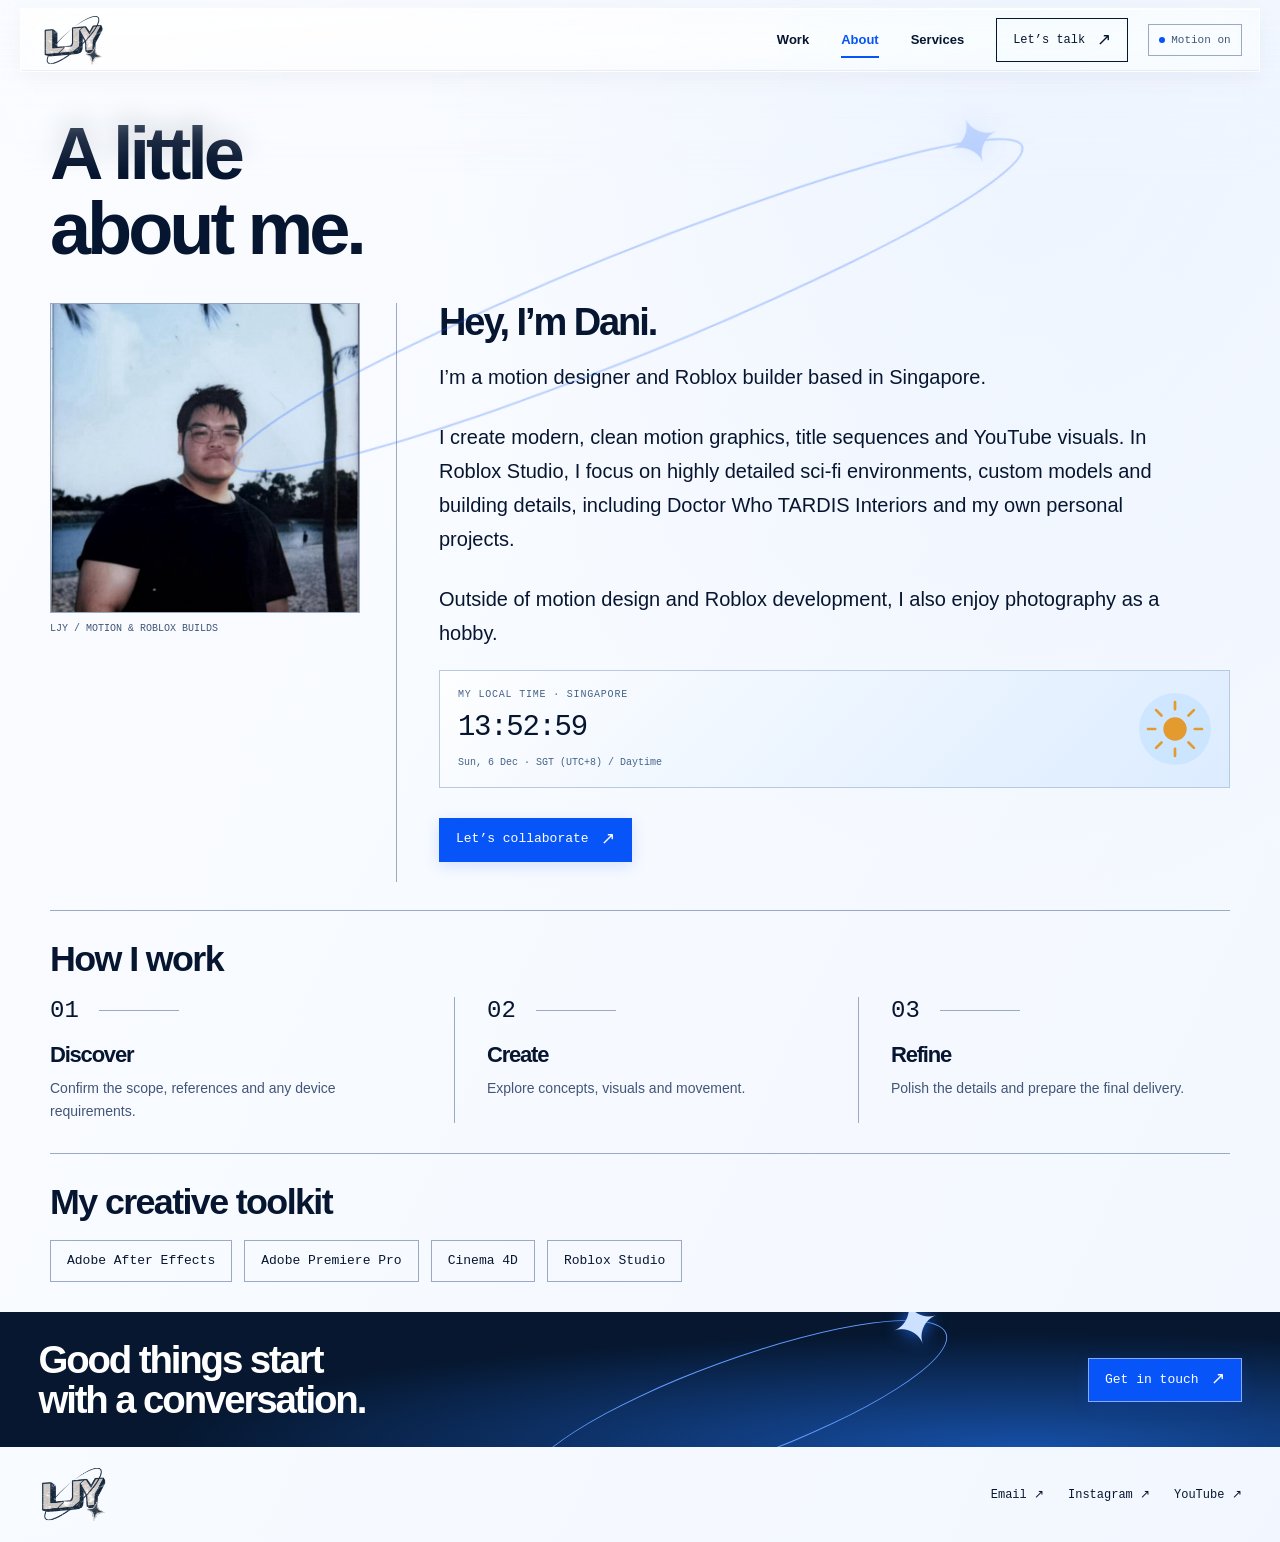
==== commit dc18e3e0: "Review: replace About profile artwork with Dani’s portrait" ====
--- a/about.html
+++ b/about.html
@@ -1,8 +1,8 @@
 <!DOCTYPE html>
-<html lang="en"><head><meta charset="utf-8"><meta name="viewport" content="width=device-width, initial-scale=1"><meta name="theme-color" content="#071a42"><meta name="referrer" content="strict-origin-when-cross-origin"><meta name="description" content="LJY · clean motion graphics, title sequences, YouTube visuals, video editing and detailed sci-fi Roblox builds and custom models."><title>About | LJY</title><link rel="icon" type="image/png" href="assets/logo.png"><link rel="stylesheet" href="styles.css?v=square-review-20261029"><script src="public-config.js"></script>
+<html lang="en"><head><meta charset="utf-8"><meta name="viewport" content="width=device-width, initial-scale=1"><meta name="theme-color" content="#071a42"><meta name="referrer" content="strict-origin-when-cross-origin"><meta name="description" content="LJY · clean motion graphics, title sequences, YouTube visuals, video editing and detailed sci-fi Roblox builds and custom models."><title>About | LJY</title><link rel="icon" type="image/png" href="assets/logo.png"><link rel="stylesheet" href="styles.css?v=portrait-review-20261029"><script src="public-config.js"></script>
 <script src="script.js?v=compact-review-20261029" defer></script></head><body data-page="about"><a class="skip-link" href="#main" draggable="false">Skip to content</a><div class="site-frame"><header class="site-header"><a class="brand" href="home.html" aria-label="LJY home" draggable="false"><img src="assets/logo.png" width="2048" height="2048" alt="LJY" draggable="false"></a><button class="menu-toggle" type="button" aria-expanded="false" aria-controls="site-nav">Menu <span aria-hidden="true">＋</span></button><nav class="site-nav" id="site-nav" aria-label="Main navigation"><a href="work.html" draggable="false">Work</a><a href="about.html" aria-current="page" draggable="false">About</a><a href="services.html" draggable="false">Services</a><a class="button button--outline nav-contact" href="contact.html" draggable="false">Let’s talk <span aria-hidden="true">↗</span></a></nav></header><main id="main">
 <section class="hero hero--interior"><div class="hero-title"><h1>A little<br>about me.</h1><div class="hero-orbit" aria-hidden="true"><span>✦</span></div></div></section>
-<section class="about-intro"><figure class="profile-image"><img src="assets/profile.png" alt="The LJY orbital logo, framed on a silver background" width="2048" height="2048" draggable="false"><figcaption class="meta">LJY / MOTION &amp; ROBLOX BUILDS</figcaption></figure><div class="about-copy"><h2>Hey, I’m Dani.</h2><p>I’m a motion designer and Roblox builder based in Singapore.</p><p>I create modern, clean motion graphics, title sequences and YouTube visuals. In Roblox Studio, I focus on highly detailed sci-fi environments, custom models and building details, including Doctor Who TARDIS Interiors and my own personal projects.</p><p>Outside of motion design and Roblox development, I also enjoy photography as a hobby.</p><div class="local-presence" id="local-presence" data-period="night" role="group" aria-label="Local time in Singapore">
+<section class="about-intro"><figure class="profile-image"><img src="assets/about-portrait.jpg" alt="Dani, motion designer and Roblox builder" width="670" height="901" draggable="false"><figcaption class="meta">LJY / MOTION &amp; ROBLOX BUILDS</figcaption></figure><div class="about-copy"><h2>Hey, I’m Dani.</h2><p>I’m a motion designer and Roblox builder based in Singapore.</p><p>I create modern, clean motion graphics, title sequences and YouTube visuals. In Roblox Studio, I focus on highly detailed sci-fi environments, custom models and building details, including Doctor Who TARDIS Interiors and my own personal projects.</p><p>Outside of motion design and Roblox development, I also enjoy photography as a hobby.</p><div class="local-presence" id="local-presence" data-period="night" role="group" aria-label="Local time in Singapore">
 <div class="presence-copy"><p class="presence-label">MY LOCAL TIME · SINGAPORE</p><time id="local-time" class="presence-time" aria-label="Current time in Singapore">--:--:--</time><p class="presence-details"><span id="local-date">Singapore · UTC+8</span><span class="presence-separator" aria-hidden="true"> / </span><span id="local-period" title="Day view from 07:00 to 18:59 Singapore time; night view otherwise.">Local time</span></p></div>
 <div class="presence-sky" aria-hidden="true"><svg class="presence-sun" viewBox="0 0 80 80" fill="none"><circle cx="40" cy="40" r="13" fill="currentColor"/><path d="M40 10v8m0 44v8M10 40h8m44 0h8M19 19l6 6m30 30 6 6M19 61l6-6m30-30 6-6" stroke="currentColor" stroke-width="3" stroke-linecap="round"/></svg><svg class="presence-moon" viewBox="0 0 80 80" fill="none"><path d="M52 15a26 26 0 1 0 14 43A25 25 0 0 1 52 15Z" fill="currentColor"/><path d="m65 13 2 5 5 2-5 2-2 5-2-5-5-2 5-2Zm-8 22 1.5 3.5L62 40l-3.5 1.5L57 45l-1.5-3.5L52 40l3.5-1.5Z" fill="#9bc4ff"/></svg></div>
 <noscript><p class="presence-fallback">Singapore is UTC+8. Enable JavaScript for the live clock.</p></noscript>
--- a/styles.css
+++ b/styles.css
@@ -730,3 +730,20 @@
 .date-dialog-actions button,
 .request-terms > summary, .request-terms-dialog, .request-terms-top button,
 .local-presence { border-radius: 0; }
+
+/* Terms remain keyboard-scrollable; explicit agreement unlocks submission. */
+.request-terms-dialog[open] { display: flex; flex-direction: column; overflow: hidden; }
+.request-terms-dialog .request-terms-top { flex: 0 0 auto; margin-bottom: 16px; }
+.request-terms-dialog #request-terms-content { min-height: 0; max-height: min(56dvh,560px); overflow-y: auto; padding: 4px 12px 4px 4px; overscroll-behavior: contain; }
+.request-terms-dialog #request-terms-content:focus-visible { outline: 2px solid var(--blue); outline-offset: -2px; }
+.request-terms-footer { flex: 0 0 auto; padding-top: 16px; margin-top: 16px; border-top: 1px solid var(--line); }
+.request-terms-footer p, .terms-required-hint { font: 12px/1.6 var(--sans); color: var(--muted); }
+.request-terms-footer .button { margin-top: 10px; border-radius: 0; }
+.terms-required-hint { margin-top: 8px; }
+@media (max-height:500px) { .request-terms-dialog { max-height: calc(100dvh - 16px); padding: 12px; } .request-terms-dialog #request-terms-content { max-height: 40dvh; } }
+
+.request-security { margin-top: 20px; display: grid; gap: 8px; }
+.request-security > p:first-child { font: 600 13px/1.5 var(--sans); }
+
+/* Keep the portrait framed around the face within the existing square layout. */
+.profile-image img, .mini-about img { object-fit: cover; object-position: 50% 42%; border-radius: 0; }
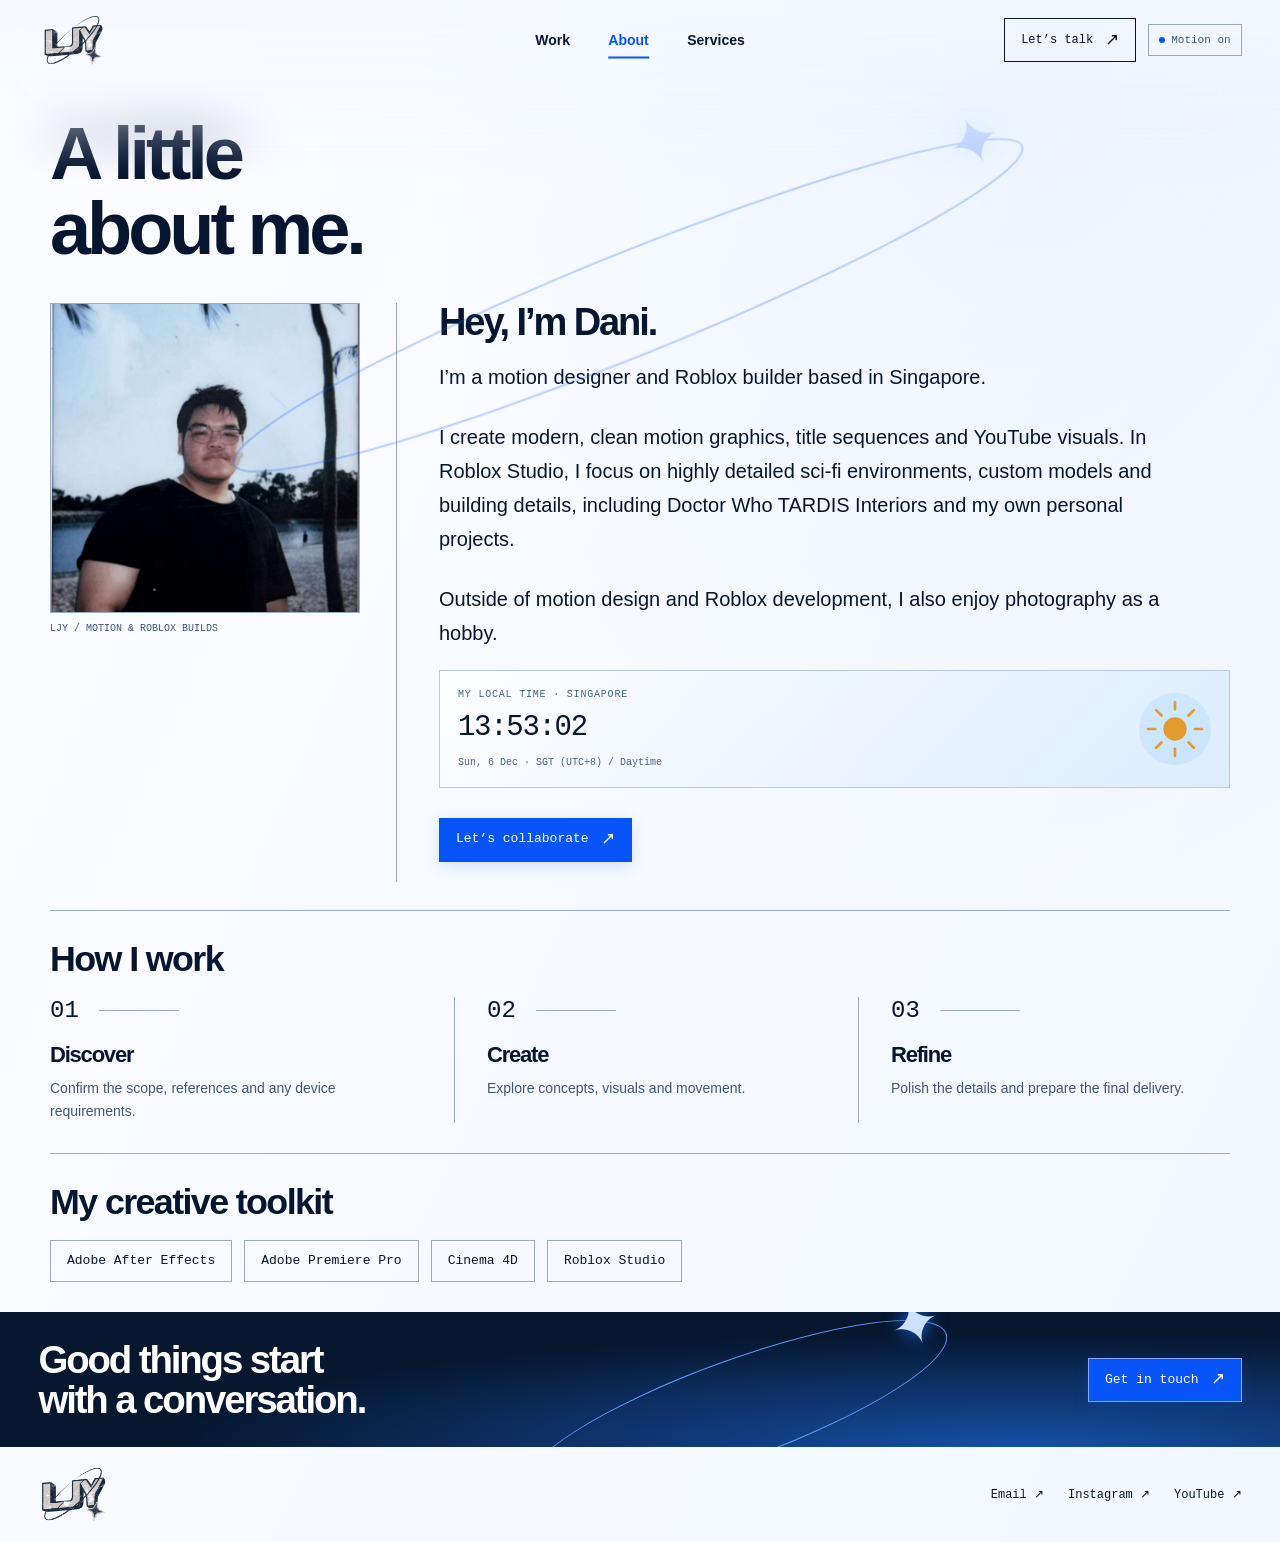
==== commit 2d6361d9: "Review: centre primary navigation and use a full-width fading glass header" ====
--- a/about.html
+++ b/about.html
@@ -1,6 +1,6 @@
 <!DOCTYPE html>
-<html lang="en"><head><meta charset="utf-8"><meta name="viewport" content="width=device-width, initial-scale=1"><meta name="theme-color" content="#071a42"><meta name="referrer" content="strict-origin-when-cross-origin"><meta name="description" content="LJY · clean motion graphics, title sequences, YouTube visuals, video editing and detailed sci-fi Roblox builds and custom models."><title>About | LJY</title><link rel="icon" type="image/png" href="assets/logo.png"><link rel="stylesheet" href="styles.css?v=portrait-review-20261029"><script src="public-config.js"></script>
-<script src="script.js?v=compact-review-20261029" defer></script></head><body data-page="about"><a class="skip-link" href="#main" draggable="false">Skip to content</a><div class="site-frame"><header class="site-header"><a class="brand" href="home.html" aria-label="LJY home" draggable="false"><img src="assets/logo.png" width="2048" height="2048" alt="LJY" draggable="false"></a><button class="menu-toggle" type="button" aria-expanded="false" aria-controls="site-nav">Menu <span aria-hidden="true">＋</span></button><nav class="site-nav" id="site-nav" aria-label="Main navigation"><a href="work.html" draggable="false">Work</a><a href="about.html" aria-current="page" draggable="false">About</a><a href="services.html" draggable="false">Services</a><a class="button button--outline nav-contact" href="contact.html" draggable="false">Let’s talk <span aria-hidden="true">↗</span></a></nav></header><main id="main">
+<html lang="en"><head><meta charset="utf-8"><meta name="viewport" content="width=device-width, initial-scale=1"><meta name="theme-color" content="#071a42"><meta name="referrer" content="strict-origin-when-cross-origin"><meta name="description" content="LJY · clean motion graphics, title sequences, YouTube visuals, video editing and detailed sci-fi Roblox builds and custom models."><title>About | LJY</title><link rel="icon" type="image/png" href="assets/logo.png"><link rel="stylesheet" href="styles.css?v=centred-nav-review-20261029"><script src="public-config.js"></script>
+<script src="script.js?v=centred-nav-review-20261029" defer></script></head><body data-page="about"><a class="skip-link" href="#main" draggable="false">Skip to content</a><div class="site-frame"><header class="site-header"><a class="brand" href="home.html" aria-label="LJY home" draggable="false"><img src="assets/logo.png" width="2048" height="2048" alt="LJY" draggable="false"></a><button class="menu-toggle" type="button" aria-expanded="false" aria-controls="site-nav">Menu <span aria-hidden="true">＋</span></button><nav class="site-nav" id="site-nav" aria-label="Main navigation"><a href="work.html" draggable="false">Work</a><a href="about.html" aria-current="page" draggable="false">About</a><a href="services.html" draggable="false">Services</a></nav><div class="header-actions"><a class="button button--outline nav-contact" href="contact.html" draggable="false">Let’s talk <span aria-hidden="true">↗</span></a></div></header><main id="main">
 <section class="hero hero--interior"><div class="hero-title"><h1>A little<br>about me.</h1><div class="hero-orbit" aria-hidden="true"><span>✦</span></div></div></section>
 <section class="about-intro"><figure class="profile-image"><img src="assets/about-portrait.jpg" alt="Dani, motion designer and Roblox builder" width="670" height="901" draggable="false"><figcaption class="meta">LJY / MOTION &amp; ROBLOX BUILDS</figcaption></figure><div class="about-copy"><h2>Hey, I’m Dani.</h2><p>I’m a motion designer and Roblox builder based in Singapore.</p><p>I create modern, clean motion graphics, title sequences and YouTube visuals. In Roblox Studio, I focus on highly detailed sci-fi environments, custom models and building details, including Doctor Who TARDIS Interiors and my own personal projects.</p><p>Outside of motion design and Roblox development, I also enjoy photography as a hobby.</p><div class="local-presence" id="local-presence" data-period="night" role="group" aria-label="Local time in Singapore">
 <div class="presence-copy"><p class="presence-label">MY LOCAL TIME · SINGAPORE</p><time id="local-time" class="presence-time" aria-label="Current time in Singapore">--:--:--</time><p class="presence-details"><span id="local-date">Singapore · UTC+8</span><span class="presence-separator" aria-hidden="true"> / </span><span id="local-period" title="Day view from 07:00 to 18:59 Singapore time; night view otherwise.">Local time</span></p></div>
--- a/styles.css
+++ b/styles.css
@@ -747,3 +747,41 @@
 
 /* Keep the portrait framed around the face within the existing square layout. */
 .profile-image img, .mini-about img { object-fit: cover; object-position: 50% 42%; border-radius: 0; }
+
+/* Reference-inspired navigation: centred primary links and an edge-to-edge blur. */
+.site-header::after { display: none; }
+.site-header::before {
+  inset: 0 0 -100px; border: 0; box-shadow: none;
+  -webkit-backdrop-filter: blur(26px) saturate(160%); backdrop-filter: blur(26px) saturate(160%);
+  background: linear-gradient(to bottom,#f4f8ffbd 0%,#f4f8ff70 28%,#f4f8ff26 62%,transparent 100%);
+  -webkit-mask-image: linear-gradient(to bottom,#000 0%,#000e 24%,#0008 56%,transparent 100%);
+  mask-image: linear-gradient(to bottom,#000 0%,#000e 24%,#0008 56%,transparent 100%);
+}
+.site-header.is-over-hero::before { background: linear-gradient(to bottom,#07163080 0%,#07163052 28%,#0716301a 62%,transparent 100%); }
+.site-header .site-nav {
+  position: absolute; top: 50%; left: 50%; right: auto;
+  transform: translate(-50%,-50%); margin: 0; gap: clamp(24px,3vw,40px);
+}
+.site-header .site-nav > a:not(.button) { font: 600 14px/1.5 var(--sans); }
+.header-actions { display: flex; align-items: center; gap: 12px; margin-left: auto; }
+.header-actions .motion-toggle { margin-left: 0; }
+@media (min-width:701px) and (max-width:950px) {
+  .site-header .site-nav { gap: 20px; }
+  .site-header .site-nav > a:not(.button) { font-size: 13px; }
+  .header-actions { gap: 8px; }
+  .header-actions .nav-contact { padding-inline: 12px; }
+}
+@media (max-width:700px) {
+  .header-actions { order: 1; gap: 8px; }
+  .header-actions > .nav-contact { display: none; }
+  .site-header > .menu-toggle { order: 2; }
+  .site-header .site-nav {
+    top: var(--header-height); left: 0; right: 0; transform: none;
+    width: auto; margin: 8px; gap: 3px;
+  }
+  .site-header .site-nav.is-open { border-radius: 0; }
+}
+@media (prefers-reduced-transparency: reduce), (prefers-contrast: more) {
+  .site-header::before { inset: 0; background: var(--paper); -webkit-mask-image: none; mask-image: none; }
+  .site-header.is-over-hero::before { background: #0b1c40; }
+}
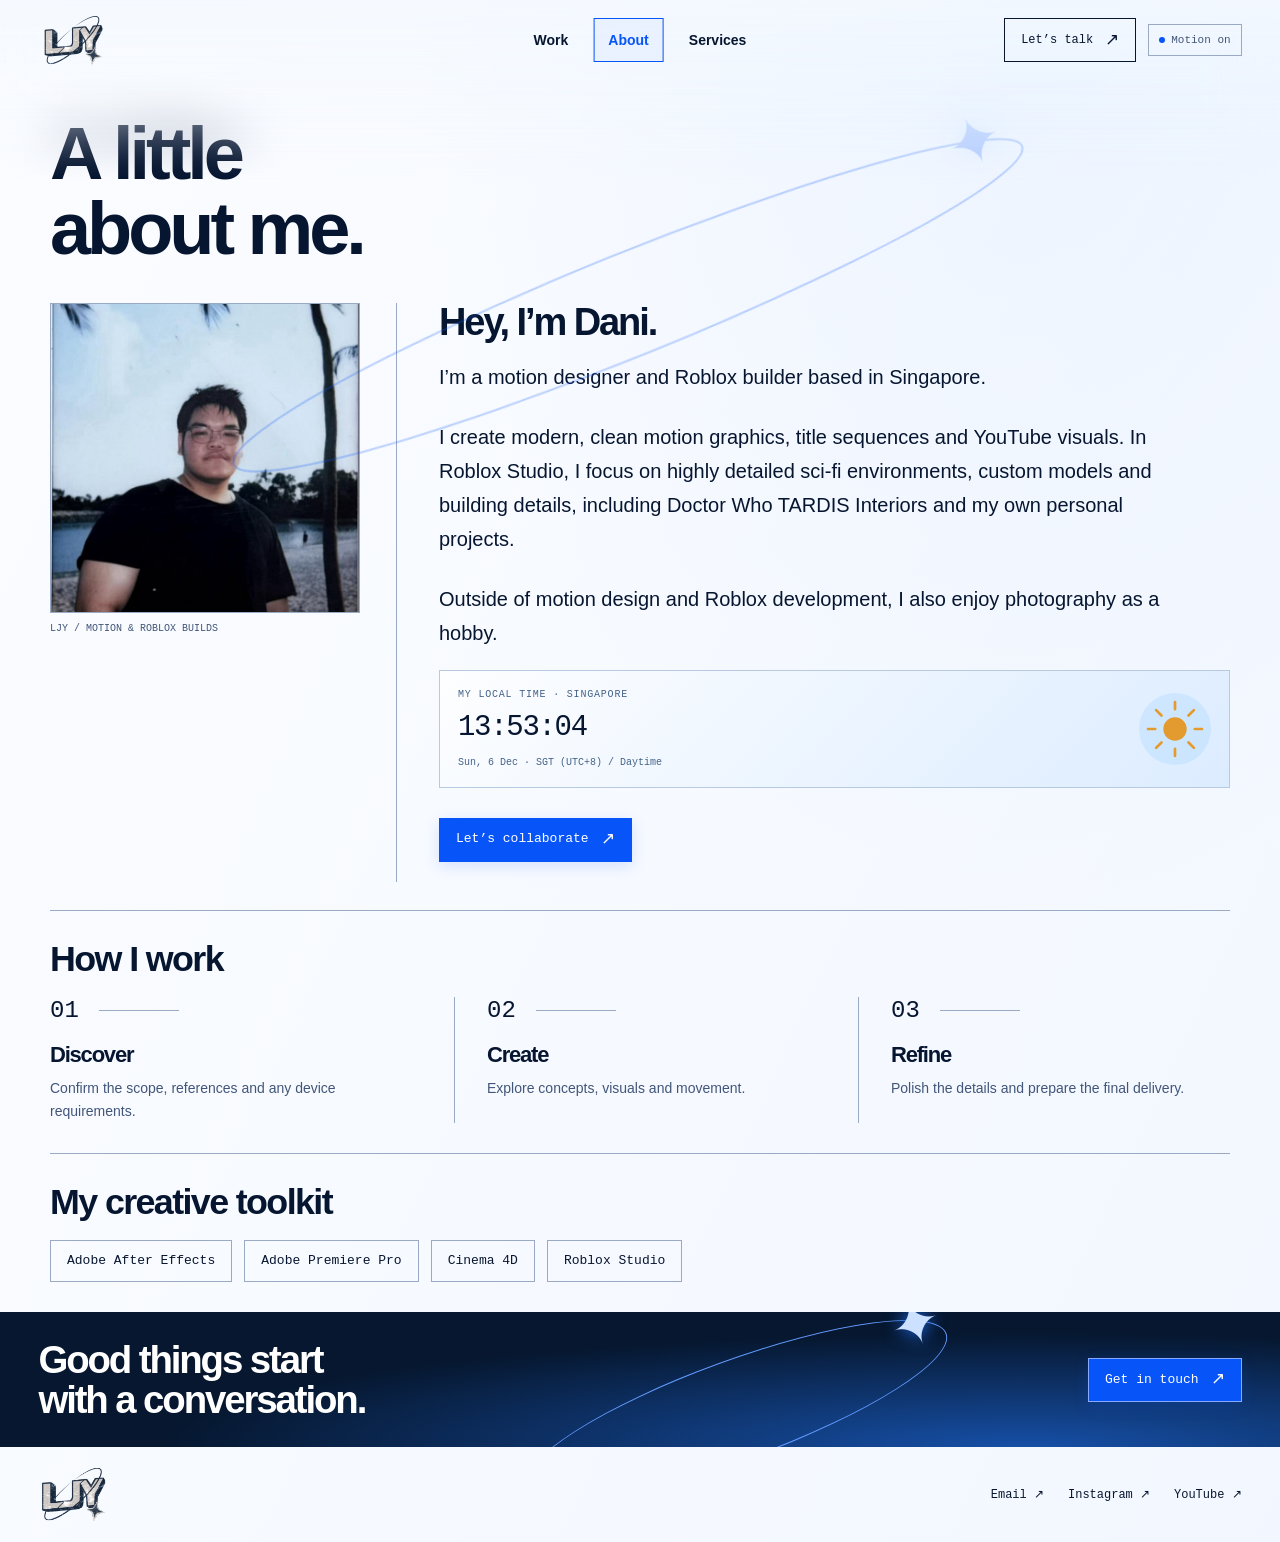
==== commit 55480365: "Review: replace navigation underlines with matching hover and active rings" ====
--- a/about.html
+++ b/about.html
@@ -1,5 +1,5 @@
 <!DOCTYPE html>
-<html lang="en"><head><meta charset="utf-8"><meta name="viewport" content="width=device-width, initial-scale=1"><meta name="theme-color" content="#071a42"><meta name="referrer" content="strict-origin-when-cross-origin"><meta name="description" content="LJY · clean motion graphics, title sequences, YouTube visuals, video editing and detailed sci-fi Roblox builds and custom models."><title>About | LJY</title><link rel="icon" type="image/png" href="assets/logo.png"><link rel="stylesheet" href="styles.css?v=centred-nav-review-20261029"><script src="public-config.js"></script>
+<html lang="en"><head><meta charset="utf-8"><meta name="viewport" content="width=device-width, initial-scale=1"><meta name="theme-color" content="#071a42"><meta name="referrer" content="strict-origin-when-cross-origin"><meta name="description" content="LJY · clean motion graphics, title sequences, YouTube visuals, video editing and detailed sci-fi Roblox builds and custom models."><title>About | LJY</title><link rel="icon" type="image/png" href="assets/logo.png"><link rel="stylesheet" href="styles.css?v=nav-rings-review-20261029"><script src="public-config.js"></script>
 <script src="script.js?v=centred-nav-review-20261029" defer></script></head><body data-page="about"><a class="skip-link" href="#main" draggable="false">Skip to content</a><div class="site-frame"><header class="site-header"><a class="brand" href="home.html" aria-label="LJY home" draggable="false"><img src="assets/logo.png" width="2048" height="2048" alt="LJY" draggable="false"></a><button class="menu-toggle" type="button" aria-expanded="false" aria-controls="site-nav">Menu <span aria-hidden="true">＋</span></button><nav class="site-nav" id="site-nav" aria-label="Main navigation"><a href="work.html" draggable="false">Work</a><a href="about.html" aria-current="page" draggable="false">About</a><a href="services.html" draggable="false">Services</a></nav><div class="header-actions"><a class="button button--outline nav-contact" href="contact.html" draggable="false">Let’s talk <span aria-hidden="true">↗</span></a></div></header><main id="main">
 <section class="hero hero--interior"><div class="hero-title"><h1>A little<br>about me.</h1><div class="hero-orbit" aria-hidden="true"><span>✦</span></div></div></section>
 <section class="about-intro"><figure class="profile-image"><img src="assets/about-portrait.jpg" alt="Dani, motion designer and Roblox builder" width="670" height="901" draggable="false"><figcaption class="meta">LJY / MOTION &amp; ROBLOX BUILDS</figcaption></figure><div class="about-copy"><h2>Hey, I’m Dani.</h2><p>I’m a motion designer and Roblox builder based in Singapore.</p><p>I create modern, clean motion graphics, title sequences and YouTube visuals. In Roblox Studio, I focus on highly detailed sci-fi environments, custom models and building details, including Doctor Who TARDIS Interiors and my own personal projects.</p><p>Outside of motion design and Roblox development, I also enjoy photography as a hobby.</p><div class="local-presence" id="local-presence" data-period="night" role="group" aria-label="Local time in Singapore">
--- a/styles.css
+++ b/styles.css
@@ -785,3 +785,26 @@
   .site-header::before { inset: 0; background: var(--paper); -webkit-mask-image: none; mask-image: none; }
   .site-header.is-over-hero::before { background: #0b1c40; }
 }
+
+/* Matching square rings for hovered, focused and current navigation items. */
+.site-header .site-nav { gap: 10px; }
+.site-header .site-nav > a:not(.button) {
+  display: inline-flex; align-items: center; justify-content: center;
+  min-height: 44px; padding: 9px 14px; border: 1px solid transparent;
+  border-radius: 0; text-decoration: none; background: transparent;
+}
+.site-header .site-nav > a:not(.button)::before,
+.site-header .site-nav > a:not(.button)::after { content: none; display: none; }
+.site-header .site-nav > a:not(.button):is(:hover,:focus-visible,[aria-current="page"]) {
+  border-color: var(--blue); color: var(--blue); background: #0754f80a;
+}
+.site-header.is-over-hero .site-nav > a:not(.button):is(:hover,:focus-visible,[aria-current="page"]) {
+  border-color: #ffffffc4; color: white; background: #ffffff0f;
+}
+.motion-enabled .site-header .site-nav > a:not(.button) {
+  transition: border-color .2s ease,background-color .2s ease,color .2s ease;
+}
+@media (max-width:700px) {
+  .site-header .site-nav { gap: 6px; }
+  .site-header .site-nav > a:not(.button) { justify-content: flex-start; }
+}
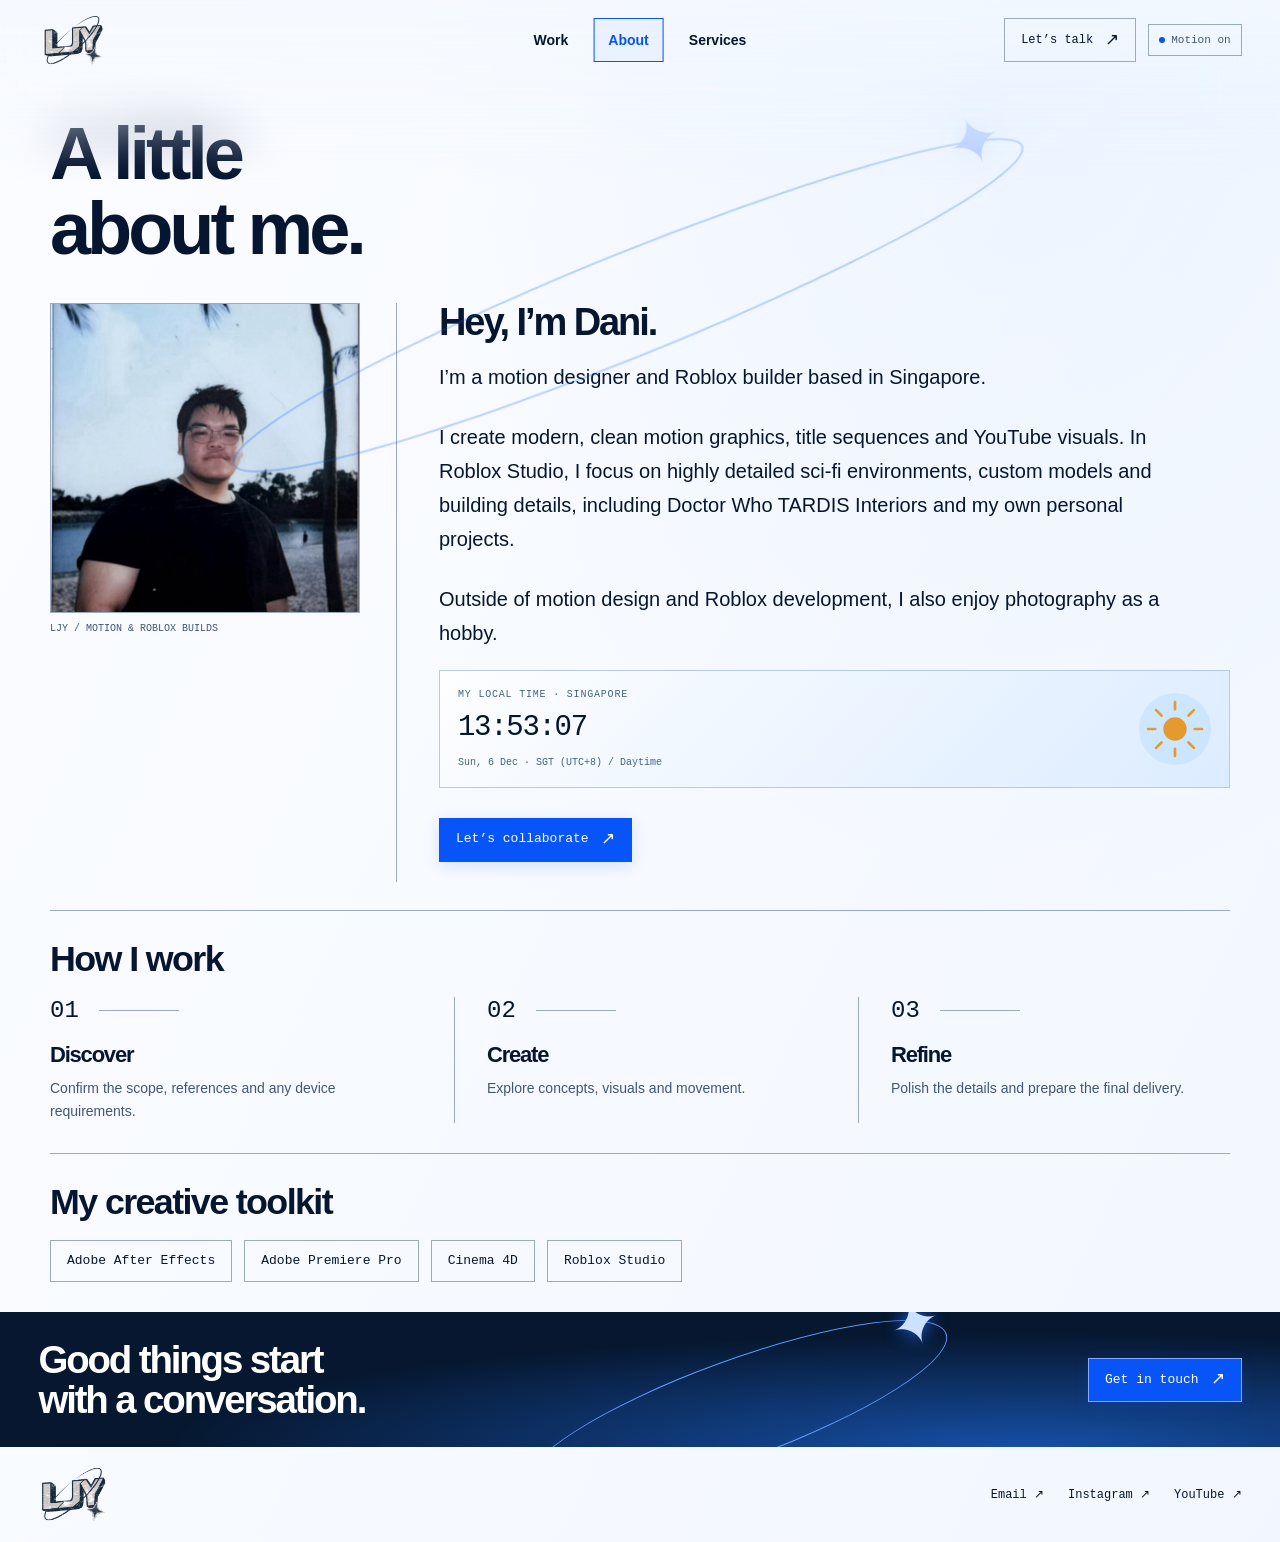
==== commit 10cec41d: "Review: correct contact-button contrast outside the centred navigation" ====
--- a/about.html
+++ b/about.html
@@ -1,5 +1,5 @@
 <!DOCTYPE html>
-<html lang="en"><head><meta charset="utf-8"><meta name="viewport" content="width=device-width, initial-scale=1"><meta name="theme-color" content="#071a42"><meta name="referrer" content="strict-origin-when-cross-origin"><meta name="description" content="LJY · clean motion graphics, title sequences, YouTube visuals, video editing and detailed sci-fi Roblox builds and custom models."><title>About | LJY</title><link rel="icon" type="image/png" href="assets/logo.png"><link rel="stylesheet" href="styles.css?v=nav-rings-review-20261029"><script src="public-config.js"></script>
+<html lang="en"><head><meta charset="utf-8"><meta name="viewport" content="width=device-width, initial-scale=1"><meta name="theme-color" content="#071a42"><meta name="referrer" content="strict-origin-when-cross-origin"><meta name="description" content="LJY · clean motion graphics, title sequences, YouTube visuals, video editing and detailed sci-fi Roblox builds and custom models."><title>About | LJY</title><link rel="icon" type="image/png" href="assets/logo.png"><link rel="stylesheet" href="styles.css?v=contact-ring-review-20261029"><script src="public-config.js"></script>
 <script src="script.js?v=centred-nav-review-20261029" defer></script></head><body data-page="about"><a class="skip-link" href="#main" draggable="false">Skip to content</a><div class="site-frame"><header class="site-header"><a class="brand" href="home.html" aria-label="LJY home" draggable="false"><img src="assets/logo.png" width="2048" height="2048" alt="LJY" draggable="false"></a><button class="menu-toggle" type="button" aria-expanded="false" aria-controls="site-nav">Menu <span aria-hidden="true">＋</span></button><nav class="site-nav" id="site-nav" aria-label="Main navigation"><a href="work.html" draggable="false">Work</a><a href="about.html" aria-current="page" draggable="false">About</a><a href="services.html" draggable="false">Services</a></nav><div class="header-actions"><a class="button button--outline nav-contact" href="contact.html" draggable="false">Let’s talk <span aria-hidden="true">↗</span></a></div></header><main id="main">
 <section class="hero hero--interior"><div class="hero-title"><h1>A little<br>about me.</h1><div class="hero-orbit" aria-hidden="true"><span>✦</span></div></div></section>
 <section class="about-intro"><figure class="profile-image"><img src="assets/about-portrait.jpg" alt="Dani, motion designer and Roblox builder" width="670" height="901" draggable="false"><figcaption class="meta">LJY / MOTION &amp; ROBLOX BUILDS</figcaption></figure><div class="about-copy"><h2>Hey, I’m Dani.</h2><p>I’m a motion designer and Roblox builder based in Singapore.</p><p>I create modern, clean motion graphics, title sequences and YouTube visuals. In Roblox Studio, I focus on highly detailed sci-fi environments, custom models and building details, including Doctor Who TARDIS Interiors and my own personal projects.</p><p>Outside of motion design and Roblox development, I also enjoy photography as a hobby.</p><div class="local-presence" id="local-presence" data-period="night" role="group" aria-label="Local time in Singapore">
--- a/styles.css
+++ b/styles.css
@@ -808,3 +808,13 @@
   .site-header .site-nav { gap: 6px; }
   .site-header .site-nav > a:not(.button) { justify-content: flex-start; }
 }
+
+/* The contact action lives outside the centred navigation on desktop. */
+.site-header .header-actions .nav-contact { color: var(--ink); border-color: var(--line); background: transparent; }
+.site-header .header-actions .nav-contact:is(:hover,:focus-visible,[aria-current="page"]) {
+  color: var(--blue); border-color: var(--blue); background: #0754f80a;
+}
+.site-header.is-over-hero .header-actions .nav-contact { color: white; border-color: #ffffff85; background: transparent; }
+.site-header.is-over-hero .header-actions .nav-contact:is(:hover,:focus-visible,[aria-current="page"]) {
+  color: white; border-color: #ffffffc4; background: #ffffff0f;
+}
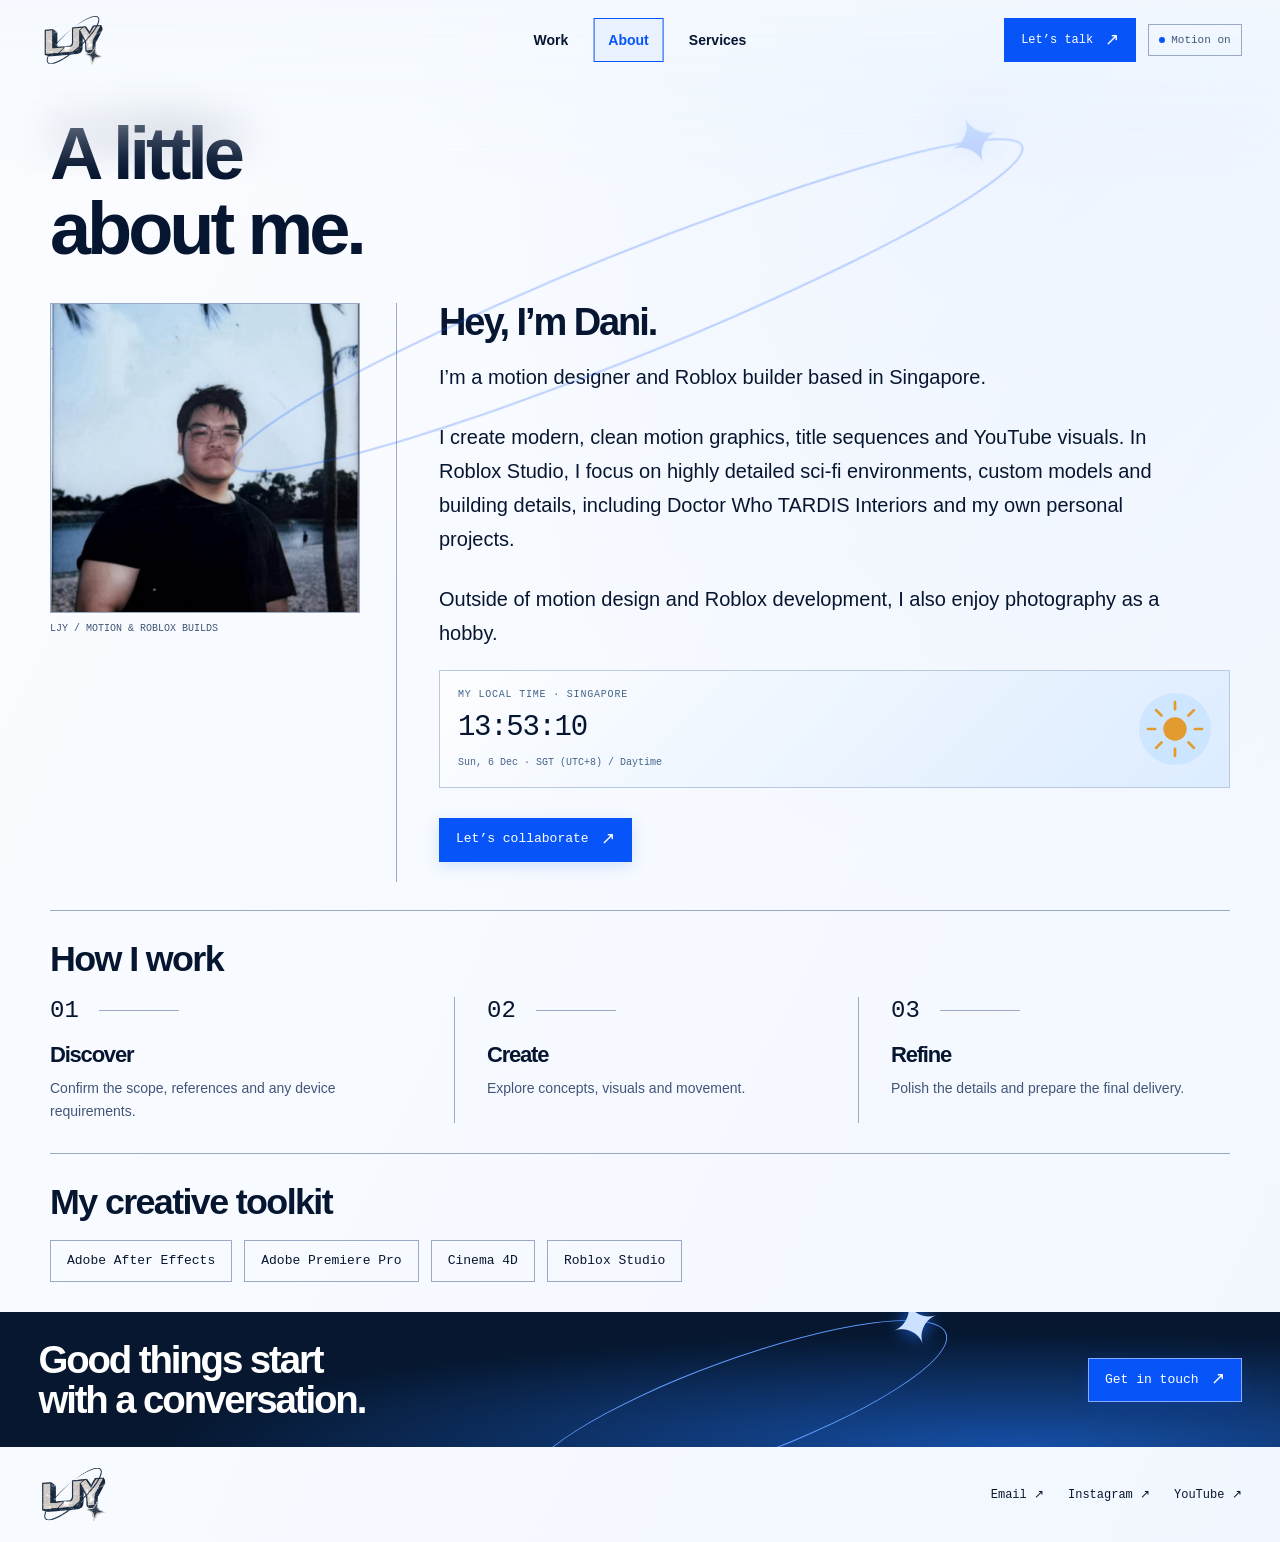
==== commit 34891b38: "Review: make the contact button solid in both header modes" ====
--- a/about.html
+++ b/about.html
@@ -1,5 +1,5 @@
 <!DOCTYPE html>
-<html lang="en"><head><meta charset="utf-8"><meta name="viewport" content="width=device-width, initial-scale=1"><meta name="theme-color" content="#071a42"><meta name="referrer" content="strict-origin-when-cross-origin"><meta name="description" content="LJY · clean motion graphics, title sequences, YouTube visuals, video editing and detailed sci-fi Roblox builds and custom models."><title>About | LJY</title><link rel="icon" type="image/png" href="assets/logo.png"><link rel="stylesheet" href="styles.css?v=contact-ring-review-20261029"><script src="public-config.js"></script>
+<html lang="en"><head><meta charset="utf-8"><meta name="viewport" content="width=device-width, initial-scale=1"><meta name="theme-color" content="#071a42"><meta name="referrer" content="strict-origin-when-cross-origin"><meta name="description" content="LJY · clean motion graphics, title sequences, YouTube visuals, video editing and detailed sci-fi Roblox builds and custom models."><title>About | LJY</title><link rel="icon" type="image/png" href="assets/logo.png"><link rel="stylesheet" href="styles.css?v=solid-contact-review-20261029"><script src="public-config.js"></script>
 <script src="script.js?v=centred-nav-review-20261029" defer></script></head><body data-page="about"><a class="skip-link" href="#main" draggable="false">Skip to content</a><div class="site-frame"><header class="site-header"><a class="brand" href="home.html" aria-label="LJY home" draggable="false"><img src="assets/logo.png" width="2048" height="2048" alt="LJY" draggable="false"></a><button class="menu-toggle" type="button" aria-expanded="false" aria-controls="site-nav">Menu <span aria-hidden="true">＋</span></button><nav class="site-nav" id="site-nav" aria-label="Main navigation"><a href="work.html" draggable="false">Work</a><a href="about.html" aria-current="page" draggable="false">About</a><a href="services.html" draggable="false">Services</a></nav><div class="header-actions"><a class="button button--outline nav-contact" href="contact.html" draggable="false">Let’s talk <span aria-hidden="true">↗</span></a></div></header><main id="main">
 <section class="hero hero--interior"><div class="hero-title"><h1>A little<br>about me.</h1><div class="hero-orbit" aria-hidden="true"><span>✦</span></div></div></section>
 <section class="about-intro"><figure class="profile-image"><img src="assets/about-portrait.jpg" alt="Dani, motion designer and Roblox builder" width="670" height="901" draggable="false"><figcaption class="meta">LJY / MOTION &amp; ROBLOX BUILDS</figcaption></figure><div class="about-copy"><h2>Hey, I’m Dani.</h2><p>I’m a motion designer and Roblox builder based in Singapore.</p><p>I create modern, clean motion graphics, title sequences and YouTube visuals. In Roblox Studio, I focus on highly detailed sci-fi environments, custom models and building details, including Doctor Who TARDIS Interiors and my own personal projects.</p><p>Outside of motion design and Roblox development, I also enjoy photography as a hobby.</p><div class="local-presence" id="local-presence" data-period="night" role="group" aria-label="Local time in Singapore">
--- a/styles.css
+++ b/styles.css
@@ -818,3 +818,21 @@
 .site-header.is-over-hero .header-actions .nav-contact:is(:hover,:focus-visible,[aria-current="page"]) {
   color: white; border-color: #ffffffc4; background: #ffffff0f;
 }
+
+/* Keep the contact call to action solid in both header contrast modes. */
+.site-header .header-actions .nav-contact,
+.site-header .site-nav .nav-contact {
+  color: white; background: var(--blue); border-color: var(--blue);
+}
+.site-header .header-actions .nav-contact:is(:hover,:focus-visible,[aria-current="page"]),
+.site-header .site-nav .nav-contact:is(:hover,:focus-visible,[aria-current="page"]) {
+  color: white; background: #0644ca; border-color: #0644ca;
+}
+.site-header.is-over-hero .header-actions .nav-contact,
+.site-header.is-over-hero .site-nav .nav-contact {
+  color: var(--ink); background: white; border-color: white;
+}
+.site-header.is-over-hero .header-actions .nav-contact:is(:hover,:focus-visible,[aria-current="page"]),
+.site-header.is-over-hero .site-nav .nav-contact:is(:hover,:focus-visible,[aria-current="page"]) {
+  color: var(--ink); background: #dfebff; border-color: #dfebff;
+}
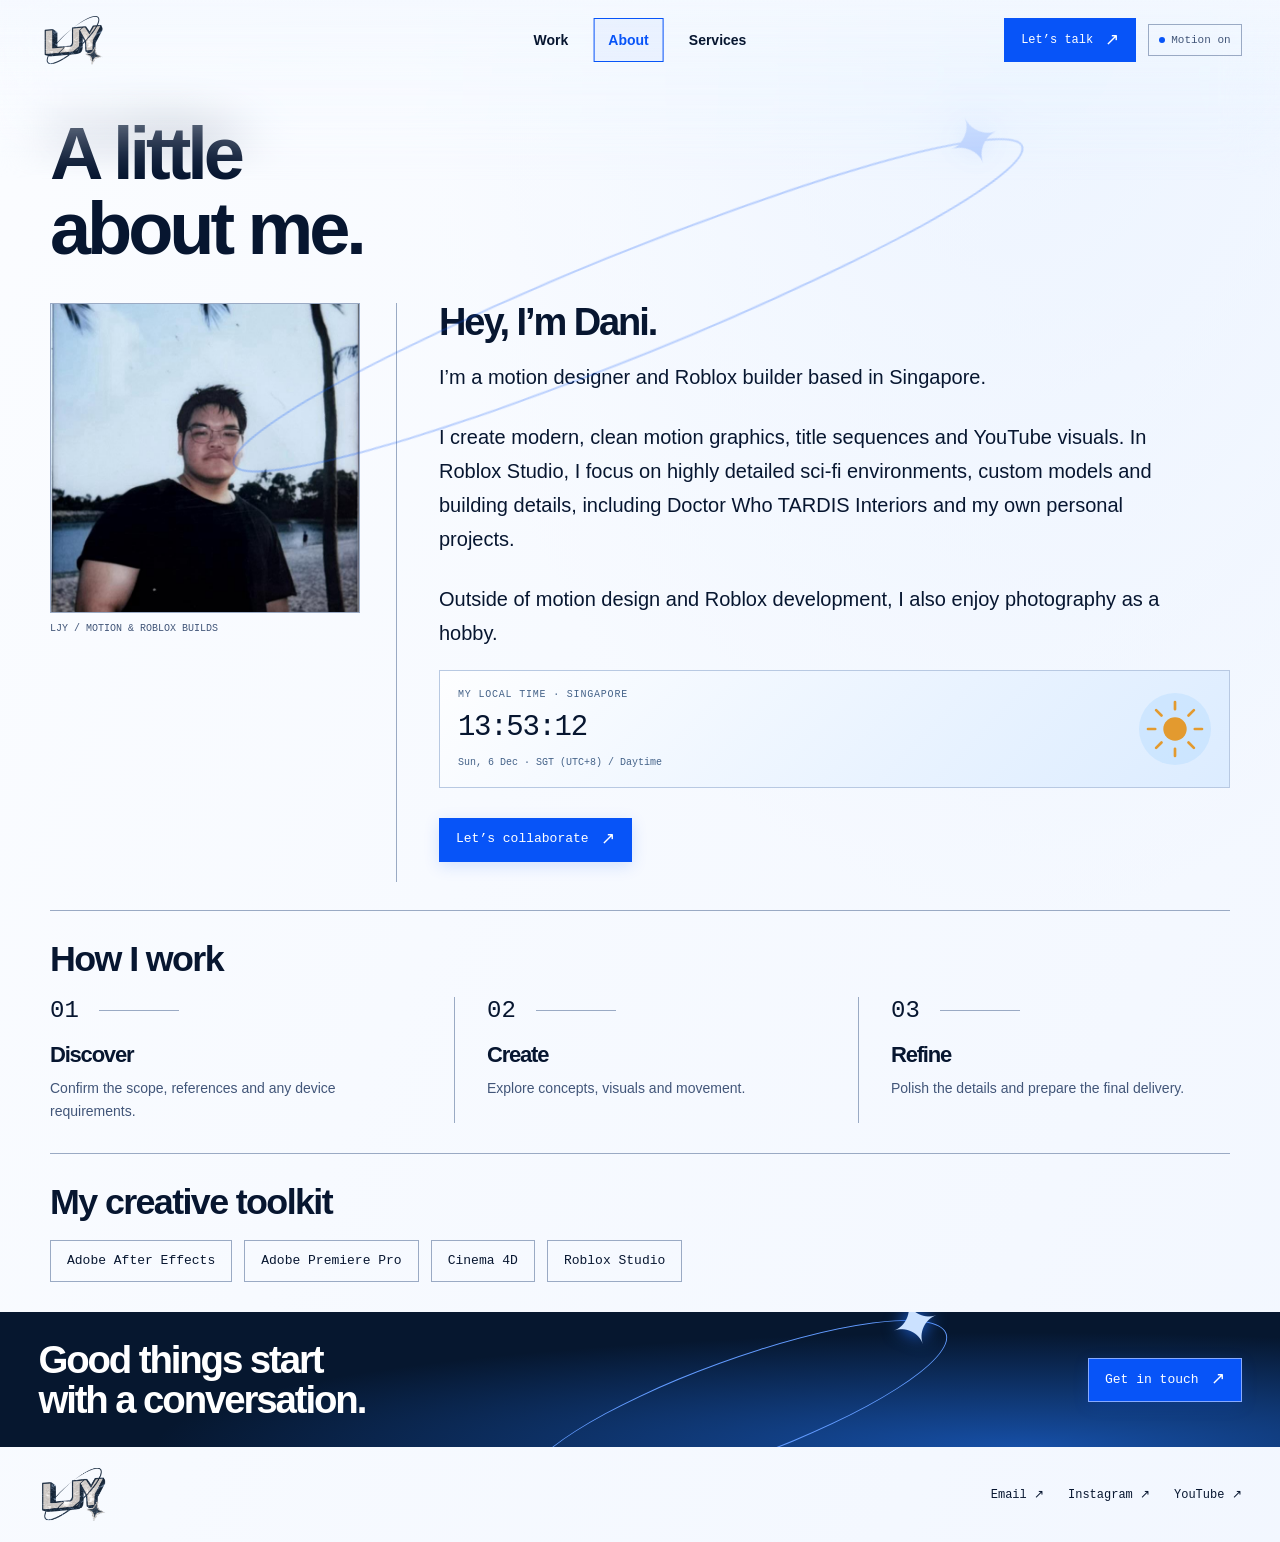
==== commit bcb2c28c: "Rename enquiry page to projectrequest.html and update site links" ====
--- a/about.html
+++ b/about.html
@@ -1,13 +1,13 @@
 <!DOCTYPE html>
 <html lang="en"><head><meta charset="utf-8"><meta name="viewport" content="width=device-width, initial-scale=1"><meta name="theme-color" content="#071a42"><meta name="referrer" content="strict-origin-when-cross-origin"><meta name="description" content="LJY · clean motion graphics, title sequences, YouTube visuals, video editing and detailed sci-fi Roblox builds and custom models."><title>About | LJY</title><link rel="icon" type="image/png" href="assets/logo.png"><link rel="stylesheet" href="styles.css?v=solid-contact-review-20261029"><script src="public-config.js"></script>
-<script src="script.js?v=centred-nav-review-20261029" defer></script></head><body data-page="about"><a class="skip-link" href="#main" draggable="false">Skip to content</a><div class="site-frame"><header class="site-header"><a class="brand" href="home.html" aria-label="LJY home" draggable="false"><img src="assets/logo.png" width="2048" height="2048" alt="LJY" draggable="false"></a><button class="menu-toggle" type="button" aria-expanded="false" aria-controls="site-nav">Menu <span aria-hidden="true">＋</span></button><nav class="site-nav" id="site-nav" aria-label="Main navigation"><a href="work.html" draggable="false">Work</a><a href="about.html" aria-current="page" draggable="false">About</a><a href="services.html" draggable="false">Services</a></nav><div class="header-actions"><a class="button button--outline nav-contact" href="contact.html" draggable="false">Let’s talk <span aria-hidden="true">↗</span></a></div></header><main id="main">
+<script src="script.js?v=centred-nav-review-20261029" defer></script></head><body data-page="about"><a class="skip-link" href="#main" draggable="false">Skip to content</a><div class="site-frame"><header class="site-header"><a class="brand" href="home.html" aria-label="LJY home" draggable="false"><img src="assets/logo.png" width="2048" height="2048" alt="LJY" draggable="false"></a><button class="menu-toggle" type="button" aria-expanded="false" aria-controls="site-nav">Menu <span aria-hidden="true">＋</span></button><nav class="site-nav" id="site-nav" aria-label="Main navigation"><a href="work.html" draggable="false">Work</a><a href="about.html" aria-current="page" draggable="false">About</a><a href="services.html" draggable="false">Services</a></nav><div class="header-actions"><a class="button button--outline nav-contact" href="projectrequest.html" draggable="false">Let’s talk <span aria-hidden="true">↗</span></a></div></header><main id="main">
 <section class="hero hero--interior"><div class="hero-title"><h1>A little<br>about me.</h1><div class="hero-orbit" aria-hidden="true"><span>✦</span></div></div></section>
 <section class="about-intro"><figure class="profile-image"><img src="assets/about-portrait.jpg" alt="Dani, motion designer and Roblox builder" width="670" height="901" draggable="false"><figcaption class="meta">LJY / MOTION &amp; ROBLOX BUILDS</figcaption></figure><div class="about-copy"><h2>Hey, I’m Dani.</h2><p>I’m a motion designer and Roblox builder based in Singapore.</p><p>I create modern, clean motion graphics, title sequences and YouTube visuals. In Roblox Studio, I focus on highly detailed sci-fi environments, custom models and building details, including Doctor Who TARDIS Interiors and my own personal projects.</p><p>Outside of motion design and Roblox development, I also enjoy photography as a hobby.</p><div class="local-presence" id="local-presence" data-period="night" role="group" aria-label="Local time in Singapore">
 <div class="presence-copy"><p class="presence-label">MY LOCAL TIME · SINGAPORE</p><time id="local-time" class="presence-time" aria-label="Current time in Singapore">--:--:--</time><p class="presence-details"><span id="local-date">Singapore · UTC+8</span><span class="presence-separator" aria-hidden="true"> / </span><span id="local-period" title="Day view from 07:00 to 18:59 Singapore time; night view otherwise.">Local time</span></p></div>
 <div class="presence-sky" aria-hidden="true"><svg class="presence-sun" viewBox="0 0 80 80" fill="none"><circle cx="40" cy="40" r="13" fill="currentColor"/><path d="M40 10v8m0 44v8M10 40h8m44 0h8M19 19l6 6m30 30 6 6M19 61l6-6m30-30 6-6" stroke="currentColor" stroke-width="3" stroke-linecap="round"/></svg><svg class="presence-moon" viewBox="0 0 80 80" fill="none"><path d="M52 15a26 26 0 1 0 14 43A25 25 0 0 1 52 15Z" fill="currentColor"/><path d="m65 13 2 5 5 2-5 2-2 5-2-5-5-2 5-2Zm-8 22 1.5 3.5L62 40l-3.5 1.5L57 45l-1.5-3.5L52 40l3.5-1.5Z" fill="#9bc4ff"/></svg></div>
 <noscript><p class="presence-fallback">Singapore is UTC+8. Enable JavaScript for the live clock.</p></noscript>
-</div><a href="contact.html" class="button button--primary" draggable="false">Let’s collaborate <span aria-hidden="true">↗</span></a></div></section>
+</div><a href="projectrequest.html" class="button button--primary" draggable="false">Let’s collaborate <span aria-hidden="true">↗</span></a></div></section>
 <section class="section"><div class="section-heading"><h2>How I work</h2></div><div class="process-grid"><article><span class="process-number">01</span><h3>Discover</h3><p>Confirm the scope, references and any device requirements.</p></article><article><span class="process-number">02</span><h3>Create</h3><p>Explore concepts, visuals and movement.</p></article><article><span class="process-number">03</span><h3>Refine</h3><p>Polish the details and prepare the final delivery.</p></article></div></section>
 <section class="section toolkit"><div class="section-heading"><h2>My creative toolkit</h2></div><ul class="tags"><li>Adobe After Effects</li><li>Adobe Premiere Pro</li><li>Cinema 4D</li><li>Roblox Studio</li></ul></section>
-<section class="contact-band" aria-label="Start a project"><h2>Good things start<br>with a conversation.</h2><div class="band-orbit" aria-hidden="true">✦</div><a class="button button--primary" href="contact.html" draggable="false">Get in touch <span aria-hidden="true">↗</span></a></section>
+<section class="contact-band" aria-label="Start a project"><h2>Good things start<br>with a conversation.</h2><div class="band-orbit" aria-hidden="true">✦</div><a class="button button--primary" href="projectrequest.html" draggable="false">Get in touch <span aria-hidden="true">↗</span></a></section>
 </main><footer class="site-footer"><a class="brand" href="home.html" aria-label="LJY home" draggable="false"><img src="assets/logo.png" width="2048" height="2048" alt="LJY" draggable="false"></a><div class="footer-links"><a href="mailto:daniljy.aep@gmail.com" draggable="false">Email ↗</a><a href="https://www.instagram.com/ljyaep/" data-social="instagram" target="_blank" rel="noopener noreferrer" draggable="false">Instagram ↗</a><a href="https://www.youtube.com/@LJYaep" data-social="youtube" target="_blank" rel="noopener noreferrer" draggable="false">YouTube ↗</a></div></footer></div></body></html>
